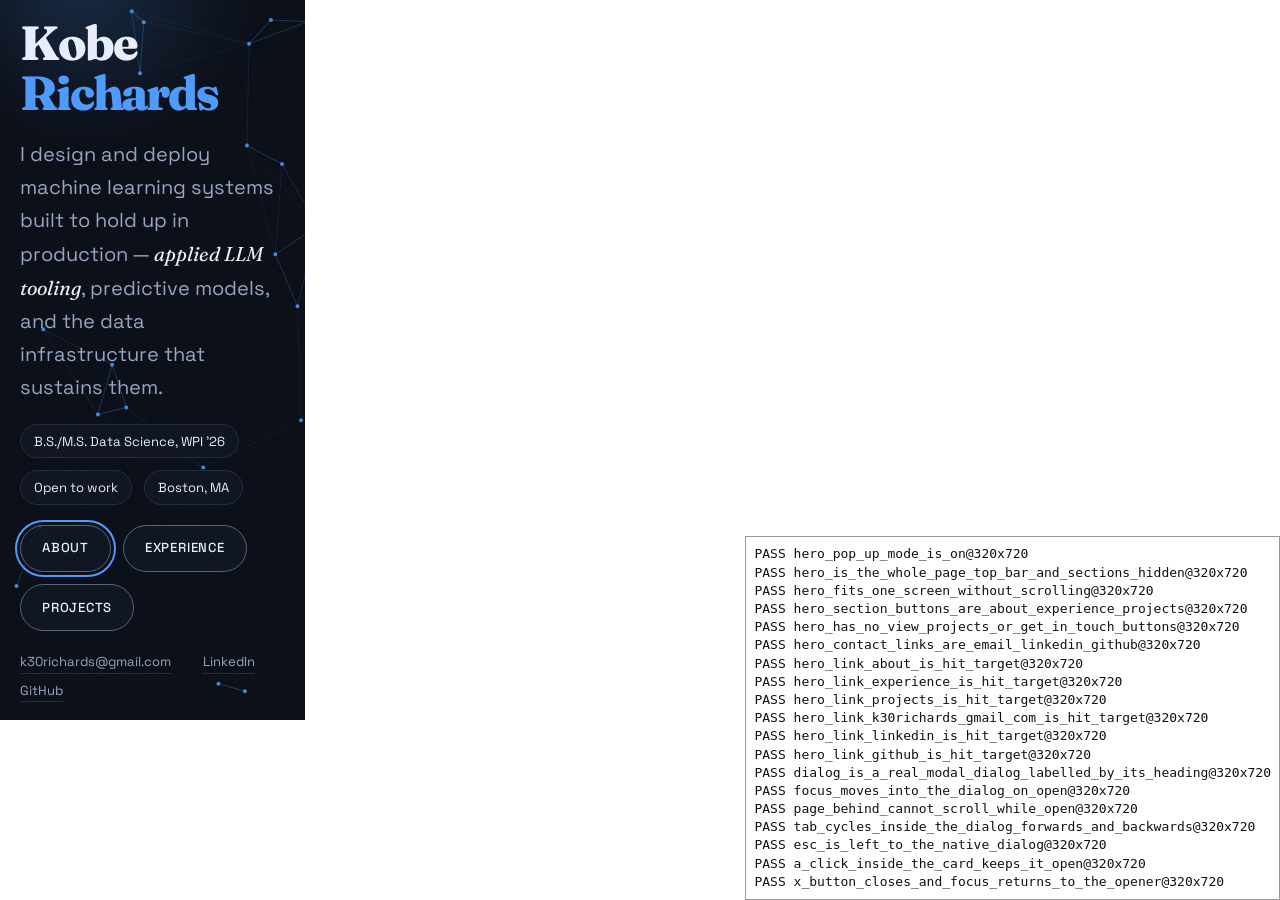
==== tests/popups.html @ d7c88728 "Labelled paragraphs, "where" in the overview, and a drawn visual for each project Each role and proj" ====
<!doctype html>
<html lang="en">
<head>
<meta charset="utf-8">
<meta name="viewport" content="width=device-width, initial-scale=1">
<title>Section pop-up tests</title>
<!--
  Acceptance tests for the Section pop-ups: the Hero is the whole page, its
  Section buttons open About, Experience and Projects as a dialog, and the
  dialog is keyboard- and screen-reader-friendly.

  Dependency-free: open this page in a browser that is VISIBLE on screen,
  served over HTTP from the repo root, e.g.
      python -m http.server 8792 --bind 127.0.0.1
      http://127.0.0.1:8792/tests/popups.html
  Add ?post=1 to also POST the results as JSON to /__results when finished.

  The page loads ../index.html into one iframe per viewport and drives it
  with real DOM calls (clicks, key events, focus). Results go to #results
  (one PASS / FAIL line per test, then a SUMMARY line), to
  window.__testResults, and document.title becomes DONE.

  Two things a script cannot do, so they are checked by their cause instead:
    - Esc: a page cannot press the real key, so the test checks the dialog is
      opened with showModal() (which makes Esc close it natively), that the
      page's own key handling never cancels Escape, and that closing by any
      route (the "close" event) restores focus and scrolling.
    - Reduced motion: the OS setting cannot be toggled here, so the test
      checks the stylesheet carries the reduce rule that zeroes animations.
-->
<style>
  :root { color-scheme: light dark; }
  body { margin: 0; font: 13px/1.4 ui-monospace, Consolas, monospace; background: #fff; color: #111; }
  #stage { position: fixed; top: 0; left: 0; z-index: 0; }
  #stage iframe { border: 0; display: block; background: #fff; }
  #results {
    position: fixed; right: 0; bottom: 0; z-index: 1; margin: 0;
    max-width: 60vw; max-height: 45vh; overflow: auto; padding: 8px;
    background: rgba(255,255,255,.92); color: #111; border: 1px solid #999;
    white-space: pre-wrap;
  }
</style>
</head>
<body>
<div id="stage"></div>
<pre id="results"></pre>
<script>
(async function () {
  'use strict';

  const results = { passed: 0, failed: 0, skipped: 0, lines: [] };
  window.__testResults = results;
  const out = document.getElementById('results');
  function record(line) { results.lines.push(line); out.textContent += line + '\n'; }
  function pass(name) { results.passed++; record('PASS ' + name); }
  function fail(name, why) { results.failed++; record('FAIL ' + name + ': ' + why); }

  // A check returns nothing (or null) to pass, or a string saying why not.
  async function check(name, fn) {
    try {
      const why = await fn();
      if (why) fail(name, why); else pass(name);
    } catch (e) {
      fail(name, 'error: ' + (e && e.stack || e));
    }
  }

  const sleep = ms => new Promise(r => setTimeout(r, ms));
  async function settle() { await sleep(50); await sleep(50); }
  const norm = s => (s || '').replace(/\s+/g, ' ').trim();
  const DASH = '–';

  const stage = document.getElementById('stage');

  async function openFrame(w, h, opts) {
    opts = opts || {};
    stage.textContent = '';
    const frame = document.createElement('iframe');
    frame.style.width = w + 'px';
    frame.style.height = h + 'px';
    // Scripts off, same origin: what a visitor with JavaScript disabled gets.
    if (opts.noscript) frame.setAttribute('sandbox', 'allow-same-origin');
    const loaded = new Promise(r => frame.addEventListener('load', r, { once: true }));
    frame.src = '../index.html' + (opts.hash || '');
    stage.appendChild(frame);
    await loaded;
    await frame.contentDocument.fonts.ready;
    await sleep(opts.hash ? 500 : 0);
    await settle();
    return { frame, win: frame.contentWindow, doc: frame.contentDocument, W: w, H: h, label: w + 'x' + h };
  }

  const q = (ctx, sel) => ctx.doc.querySelector(sel);
  const qa = (ctx, sel) => Array.from(ctx.doc.querySelectorAll(sel));
  const dlg = ctx => q(ctx, 'dialog.popup');
  const heroLink = (ctx, name) => qa(ctx, '.hero-sections a').find(a => norm(a.textContent) === name);
  const heading = ctx => norm(q(ctx, '#popup-title').textContent);
  const visible = el => !!el && !el.hidden && el.getClientRects().length > 0;
  const step = (ctx, which) => qa(ctx, '.popup-step')[which === 'prev' ? 0 : 1];
  const shown = ctx => qa(ctx, '.popup-tabpanel').find(visible);
  // The dialog holds every Section's page (two hidden); these see the open one.
  const openTabs = ctx => qa(ctx, '.popup-page:not([hidden]) [role="tab"]');

  async function open(ctx, name) { heroLink(ctx, name).click(); await sleep(450); }
  async function closeByButton(ctx) { q(ctx, '.popup-close').click(); await settle(); }
  function key(ctx, target, k, extra) {
    const e = new ctx.win.KeyboardEvent('keydown', Object.assign({ key: k, bubbles: true, cancelable: true }, extra));
    target.dispatchEvent(e);
    return e;
  }

  function describeEl(el) {
    if (!el) return 'null';
    let s = el.tagName + (el.id ? '#' + el.id : '');
    if (el.className && typeof el.className === 'string') s += '.' + el.className.trim().split(/\s+/).join('.');
    return s;
  }

  function hitTarget(ctx, a) {
    const r = a.getBoundingClientRect();
    const x = r.left + r.width / 2, y = r.top + r.height / 2;
    if (x < 0 || y < 0 || x > ctx.W || y > ctx.H) return 'centre (' + x.toFixed(1) + ', ' + y.toFixed(1) + ') is off screen';
    const hit = ctx.doc.elementFromPoint(x, y);
    return hit === a || a.contains(hit) ? null :
      'elementFromPoint(' + x.toFixed(1) + ', ' + y.toFixed(1) + ') is ' + describeEl(hit) + ', not the link';
  }

  // A role or project is a bold one-sentence overview that says where the work
  // happened, then labelled paragraphs with one figure just before the result.
  const EXPERIENCE_LABELS = ['The problem', 'The approach', 'What I built', 'The result'];
  const PROJECT_LABELS = ['The problem', 'The solution', 'My part', 'The result'];
  const wordCount = n => norm(n.textContent).split(' ').length;

  function structureProblem(ctx, panel, labels) {
    const box = panel.querySelector('.role-text, .card-text');
    if (!box) return 'no description';
    const kids = Array.from(box.children);
    const overview = kids[0];
    if (!overview || overview.tagName !== 'P') return 'the description does not start with a paragraph';
    const strong = overview.querySelector('strong');
    if (!strong || norm(strong.textContent) !== norm(overview.textContent)) return 'the first paragraph is not entirely bold';
    const sentences = (norm(overview.textContent).match(/[.!?](\s|$)/g) || []).length;
    if (sentences !== 1) return 'the overview is ' + sentences + ' sentences long';
    if (wordCount(overview) > 48) return 'the overview is ' + wordCount(overview) + ' words';
    const rest = kids.slice(1);
    const paras = rest.filter(k => k.tagName === 'P');
    const figs = rest.filter(k => k.tagName === 'FIGURE');
    if (rest.length !== paras.length + figs.length) return 'the description holds something other than paragraphs and one figure';
    const got = paras.map(p => norm((p.querySelector('.para-label') || { textContent: '' }).textContent));
    if (JSON.stringify(got) !== JSON.stringify(labels)) return 'paragraph labels are ' + JSON.stringify(got);
    if (figs.length !== 1) return 'found ' + figs.length + ' figures, expected 1';
    if (rest[rest.length - 2] !== figs[0]) return 'the figure is not just before the result';
    const weight = n => parseInt(ctx.win.getComputedStyle(n).fontWeight, 10);
    if (weight(strong) < 600) return 'the overview renders at weight ' + weight(strong);
    for (const p of paras) {
      const label = p.querySelector('.para-label');
      const name = norm(label.textContent);
      if (ctx.win.getComputedStyle(label).display !== 'block') return '"' + name + '" label is not on its own line';
      if (ctx.win.getComputedStyle(label).textTransform !== 'uppercase') return '"' + name + '" label is not set in capitals';
      if (weight(p) > 500) return '"' + name + '" paragraph renders bold';
      if (p.querySelector('strong, b')) return '"' + name + '" paragraph has bold text in it';
      const n = wordCount(p);
      if (n < 20 || n > 95) return '"' + name + '" paragraph is ' + n + ' words';
    }
  }

  // A figure: captioned, inside its panel, and either a labelled SVG whose
  // smallest text stays readable once scaled, or real tables with captions.
  function figureProblem(ctx, panel, kind, words) {
    const f = panel.querySelector('figure.viz');
    if (!f) return 'no figure';
    if (f.querySelector('img')) return 'the figure is a picture, not drawn from the data';
    const cap = f.querySelector('figcaption');
    if (!cap || norm(cap.textContent).length < 25) return 'the figure has no caption';
    const fr = f.getBoundingClientRect(), pr = (panel.closest('.popup-body') || panel).getBoundingClientRect();
    if (fr.right > pr.right + 1 || fr.left < pr.left - 1) return 'the figure sticks out of the pop-up';
    if (f.scrollWidth > f.clientWidth + 1) return 'the figure\'s content is wider than the figure';
    const text = norm(f.textContent);
    for (const w of words) if (!text.includes(w)) return 'the figure does not say "' + w + '"';
    if (kind === 'svg') {
      const svg = f.querySelector('svg');
      if (!svg || svg.getAttribute('role') !== 'img') return 'no SVG with role="img"';
      if ((svg.getAttribute('aria-label') || '').length < 60) return 'the SVG has no real text alternative';
      const scale = svg.getBoundingClientRect().width / svg.viewBox.baseVal.width;
      const leaves = Array.from(svg.querySelectorAll('text')).flatMap(t => t.children.length ? Array.from(t.children) : [t]);
      const smallest = Math.min(...leaves.map(t => parseFloat(ctx.win.getComputedStyle(t).fontSize) * scale));
      if (smallest < 9) return 'the smallest diagram text renders at ' + smallest.toFixed(1) + 'px';
    } else {
      const tables = Array.from(f.querySelectorAll('table'));
      if (!tables.length) return 'no table';
      for (const t of tables) if (!t.querySelector('caption') || !t.querySelector('th')) return 'a chart table has no caption or headers';
    }
  }
  const skillsOf = panel => Array.from(panel.querySelectorAll('.tags li')).map(li => norm(li.textContent));
  // Skills are in priority order, but none is drawn differently from the others.
  function sameLookProblem(ctx, panel) {
    const lis = Array.from(panel.querySelectorAll('.tags li'));
    if (lis.length < 4) return 'fewer than four skills';
    const look = li => { const s = ctx.win.getComputedStyle(li); return s.color + '|' + s.borderTopColor + '|' + s.backgroundColor + '|' + s.fontWeight; };
    const first = look(lis[0]);
    const odd = lis.findIndex(li => look(li) !== first);
    if (odd >= 0) return 'skill ' + (odd + 1) + ' (' + norm(lis[odd].textContent) + ') is drawn differently from the first';
  }

  // The focusable controls inside the dialog, in order: what Tab visits.
  function stops(ctx) {
    return qa(ctx, 'dialog.popup a[href], dialog.popup button, dialog.popup [tabindex]')
      .filter(n => n.tabIndex >= 0 && !n.disabled && n.getClientRects().length);
  }

  /* ---- the Hero, with the dialog closed ---------------------------------- */

  async function heroTests(ctx) {
    const at = '@' + ctx.label;

    await check('hero_pop_up_mode_is_on' + at, () =>
      ctx.doc.documentElement.classList.contains('popups') ? null : 'html has no .popups class');

    await check('hero_is_the_whole_page_top_bar_and_sections_hidden' + at, () => {
      const hiddenAll = sel => qa(ctx, sel).every(e => ctx.win.getComputedStyle(e).display === 'none');
      if (!qa(ctx, '.section').length) return 'no .section in index.html to hide';
      if (!hiddenAll('.topbar')) return 'the top bar is visible';
      if (!hiddenAll('.section')) return 'a Section is visible under the Hero';
    });

    await check('hero_fits_one_screen_without_scrolling' + at, () => {
      const h = ctx.doc.documentElement.scrollHeight;
      return h <= ctx.H + 1 ? null : 'page is ' + h + 'px tall in a ' + ctx.H + 'px window';
    });

    await check('hero_section_buttons_are_about_experience_projects' + at, () => {
      const names = qa(ctx, '.hero-sections a').map(a => norm(a.textContent));
      return JSON.stringify(names) === JSON.stringify(['About', 'Experience', 'Projects']) ? null :
        'buttons are ' + JSON.stringify(names);
    });

    await check('hero_has_no_view_projects_or_get_in_touch_buttons' + at, () => {
      const t = norm(q(ctx, '#top').textContent);
      return /view projects|get in touch/i.test(t) ? 'Hero still says: ' + t.match(/view projects|get in touch/i)[0] : null;
    });

    await check('hero_contact_links_are_email_linkedin_github' + at, () => {
      const hrefs = qa(ctx, '.hero-contact a').map(a => a.getAttribute('href'));
      const want = ['mailto:k30richards@gmail.com', 'https://www.linkedin.com/in/kdrichards30', 'https://github.com/k30richards'];
      return JSON.stringify(hrefs) === JSON.stringify(want) ? null : 'contact links are ' + JSON.stringify(hrefs);
    });

    for (const a of qa(ctx, '.hero-sections a, .hero-contact a')) {
      await check('hero_link_' + norm(a.textContent).toLowerCase().replace(/[^a-z0-9]+/g, '_') + '_is_hit_target' + at,
        () => hitTarget(ctx, a));
    }
  }

  /* ---- the dialog: semantics, focus, closing ------------------------------ */

  async function dialogTests(ctx) {
    const at = '@' + ctx.label;
    const opener = heroLink(ctx, 'About');
    await open(ctx, 'About');

    await check('dialog_is_a_real_modal_dialog_labelled_by_its_heading' + at, () => {
      const d = dlg(ctx);
      if (!d) return 'no <dialog class="popup">';
      if (!d.open) return 'dialog is not open after clicking About';
      if (!d.matches(':modal')) return 'not opened with showModal()';
      if (d.getAttribute('aria-modal') !== 'true') return 'aria-modal is not "true"';
      const h = ctx.doc.getElementById(d.getAttribute('aria-labelledby') || '');
      if (!h || h.tagName !== 'H2') return 'aria-labelledby does not point at an <h2>';
      if (heading(ctx) !== '01 About') return 'heading reads ' + JSON.stringify(heading(ctx));
    });

    await check('focus_moves_into_the_dialog_on_open' + at, () => {
      const a = ctx.doc.activeElement;
      return a && a.id === 'popup-title' ? null : 'focus is on ' + describeEl(a) + ', not the dialog heading';
    });

    await check('page_behind_cannot_scroll_while_open' + at, () => {
      const root = ctx.doc.documentElement;
      if (!root.classList.contains('popup-open')) return 'html has no .popup-open';
      return ctx.win.getComputedStyle(root).overflow === 'hidden' ? null : 'html overflow is ' + ctx.win.getComputedStyle(root).overflow;
    });

    await check('tab_cycles_inside_the_dialog_forwards_and_backwards' + at, () => {
      const list = stops(ctx);
      if (list.length < 2) return 'fewer than two focusable controls: ' + list.length;
      const first = list[0], last = list[list.length - 1];
      last.focus();
      const fwd = key(ctx, last, 'Tab');
      if (!fwd.defaultPrevented || ctx.doc.activeElement !== first)
        return 'Tab from the last control (' + describeEl(last) + ') did not wrap to ' + describeEl(first);
      const back = key(ctx, first, 'Tab', { shiftKey: true });
      if (!back.defaultPrevented || ctx.doc.activeElement !== last)
        return 'Shift+Tab from the first control did not wrap to ' + describeEl(last);
    });

    await check('esc_is_left_to_the_native_dialog' + at, () => {
      const e = key(ctx, ctx.doc.activeElement || dlg(ctx), 'Escape');
      if (e.defaultPrevented) return 'the page cancels the Escape key';
      return dlg(ctx).matches(':modal') ? null : 'dialog is not modal, so Esc would not close it';
    });

    await check('a_click_inside_the_card_keeps_it_open' + at, async () => {
      const card = q(ctx, '.popup-card');
      card.dispatchEvent(new ctx.win.PointerEvent('pointerdown', { bubbles: true }));
      card.dispatchEvent(new ctx.win.MouseEvent('click', { bubbles: true }));
      await settle();
      return dlg(ctx).open ? null : 'dialog closed on a click inside the card';
    });

    await check('x_button_closes_and_focus_returns_to_the_opener' + at, async () => {
      if (!q(ctx, '.popup-close').getAttribute('aria-label')) return 'the X button has no accessible name';
      await closeByButton(ctx);
      if (dlg(ctx).open) return 'dialog still open after X';
      if (ctx.doc.documentElement.classList.contains('popup-open')) return 'html still has .popup-open';
      return ctx.doc.activeElement === opener ? null : 'focus is on ' + describeEl(ctx.doc.activeElement) + ', not the About button';
    });

    await open(ctx, 'About');
    await check('click_on_the_dimmed_page_closes_and_focus_returns' + at, async () => {
      const d = dlg(ctx);
      d.dispatchEvent(new ctx.win.PointerEvent('pointerdown', { bubbles: true }));
      d.dispatchEvent(new ctx.win.MouseEvent('click', { bubbles: true }));
      await settle();
      if (d.open) return 'dialog still open after clicking the dimmed page';
      return ctx.doc.activeElement === opener ? null : 'focus is on ' + describeEl(ctx.doc.activeElement);
    });

    await open(ctx, 'About');
    await check('closing_the_way_esc_does_restores_focus_and_scrolling' + at, async () => {
      dlg(ctx).close();          // what the browser does for Esc
      await settle();
      if (ctx.doc.documentElement.classList.contains('popup-open')) return 'html still has .popup-open';
      return ctx.doc.activeElement === opener ? null : 'focus is on ' + describeEl(ctx.doc.activeElement);
    });
  }

  /* ---- Previous and Next --------------------------------------------------- */

  async function stepTests(ctx) {
    const at = '@' + ctx.label;
    await open(ctx, 'About');
    const label = which => step(ctx, which).getAttribute('aria-label');
    const live = () => norm(q(ctx, 'dialog.popup [aria-live]').textContent);

    await check('about_has_next_but_no_previous' + at, () => {
      if (visible(step(ctx, 'prev'))) return 'About shows a Previous button';
      return visible(step(ctx, 'next')) && label('next') === 'Next: Experience' ? null :
        'Next is ' + (visible(step(ctx, 'next')) ? JSON.stringify(label('next')) : 'missing');
    });

    step(ctx, 'next').click(); await settle();
    await check('next_goes_to_experience_with_both_arrows' + at, () => {
      if (heading(ctx) !== '02 Experience') return 'heading reads ' + JSON.stringify(heading(ctx));
      if (label('prev') !== 'Previous: About' || label('next') !== 'Next: Projects')
        return 'labels are ' + JSON.stringify([label('prev'), label('next')]);
      if (!visible(step(ctx, 'prev')) || !visible(step(ctx, 'next'))) return 'an arrow is hidden mid-way';
      if (!/Experience, 2 of 3/.test(live())) return 'live region says ' + JSON.stringify(live());
    });

    step(ctx, 'next').click(); await settle();
    await check('projects_has_previous_but_no_next_and_focus_stays_in_the_dialog' + at, () => {
      if (heading(ctx) !== '03 Projects') return 'heading reads ' + JSON.stringify(heading(ctx));
      if (visible(step(ctx, 'next'))) return 'Projects shows a Next button (it must not wrap)';
      if (label('prev') !== 'Previous: Experience') return 'Previous is ' + JSON.stringify(label('prev'));
      const a = ctx.doc.activeElement;
      return a === step(ctx, 'prev') ? null : 'focus is on ' + describeEl(a) + ', not the Previous button';
    });

    step(ctx, 'prev').click(); await settle();
    step(ctx, 'prev').click(); await settle();
    await check('previous_walks_back_to_about' + at, () => {
      if (heading(ctx) !== '01 About') return 'heading reads ' + JSON.stringify(heading(ctx));
      return ctx.doc.activeElement === step(ctx, 'next') ? null : 'focus is on ' + describeEl(ctx.doc.activeElement);
    });

    await closeByButton(ctx);
  }

  /* ---- About ---------------------------------------------------------------- */

  async function aboutTests(ctx) {
    const at = '@' + ctx.label;
    await open(ctx, 'About');

    await check('about_bio_is_three_paragraphs_in_one_font_size' + at, () => {
      const ps = qa(ctx, '.popup-bio p');
      if (ps.length !== 3) return 'found ' + ps.length + ' bio paragraphs';
      const look = p => { const s = ctx.win.getComputedStyle(p); return s.fontSize + ' ' + s.fontFamily; };
      const sizes = ps.map(look);
      return sizes.every(s => s === sizes[0]) ? null : 'paragraphs differ: ' + JSON.stringify(sizes);
    });

    await check('about_quick_facts_are_based_in_education_status_seeking' + at, () => {
      const labels = qa(ctx, '.popup-fact-label').map(e => norm(e.textContent).toLowerCase());
      return JSON.stringify(labels) === JSON.stringify(['based in', 'education', 'status', 'seeking']) ? null :
        'facts are ' + JSON.stringify(labels);
    });

    await check('about_seeking_spans_the_full_row' + at, () => {
      const row = q(ctx, '.popup-facts').getBoundingClientRect().width;
      const seeking = qa(ctx, '.popup-fact').find(f => /seeking/i.test(f.textContent)).getBoundingClientRect().width;
      return Math.abs(row - seeking) <= 1 ? null : 'Seeking is ' + seeking.toFixed(0) + 'px in a ' + row.toFixed(0) + 'px row';
    });

    await check('about_toolkit_has_four_groups' + at, () => {
      const n = qa(ctx, 'dialog.popup .toolkit-group').length;
      return n === 4 ? null : 'found ' + n + ' Toolkit groups';
    });

    await closeByButton(ctx);
  }

  /* ---- Experience and Projects: tabs ----------------------------------------- */

  async function tabsA11yAndKeys(ctx, sectionName, expectedTabs) {
    const at = '@' + ctx.label, s = sectionName.toLowerCase();
    const tabs = openTabs(ctx);

    await check(s + '_tabs_follow_the_aria_tabs_pattern' + at, () => {
      const list = q(ctx, '.popup-page:not([hidden]) [role="tablist"]');
      if (!list || !list.getAttribute('aria-label')) return 'no labelled tablist';
      if (tabs.length !== expectedTabs) return 'found ' + tabs.length + ' tabs, expected ' + expectedTabs;
      for (const t of tabs) {
        const p = ctx.doc.getElementById(t.getAttribute('aria-controls') || '');
        if (!p || p.getAttribute('role') !== 'tabpanel' || p.getAttribute('aria-labelledby') !== t.id)
          return 'tab "' + norm(t.textContent) + '" is not linked to a tabpanel';
      }
      const selected = tabs.filter(t => t.getAttribute('aria-selected') === 'true');
      if (selected.length !== 1) return selected.length + ' tabs are selected';
      const tabbable = tabs.filter(t => t.tabIndex === 0);
      return tabbable.length === 1 && tabbable[0] === selected[0] ? null : 'only the selected tab should be in Tab order';
    });

    await check(s + '_arrow_keys_home_and_end_move_between_tabs' + at, () => {
      tabs[0].focus();
      key(ctx, tabs[0], 'ArrowRight');
      if (ctx.doc.activeElement !== tabs[1] || tabs[1].getAttribute('aria-selected') !== 'true') return 'ArrowRight did not select tab 2';
      key(ctx, tabs[1], 'End');
      const last = tabs[tabs.length - 1];
      if (ctx.doc.activeElement !== last || last.getAttribute('aria-selected') !== 'true') return 'End did not select the last tab';
      key(ctx, last, 'Home');
      if (ctx.doc.activeElement !== tabs[0] || tabs[0].getAttribute('aria-selected') !== 'true') return 'Home did not select the first tab';
    });

    await check(s + '_tab_dates_line_up_along_the_bottom' + at, () => {
      const rows = {};
      for (const t of tabs) (rows[Math.round(t.getBoundingClientRect().top)] = rows[Math.round(t.getBoundingClientRect().top)] || []).push(t);
      for (const row of Object.values(rows)) {
        const bottoms = row.map(t => Math.round(t.querySelector('.popup-tab-when').getBoundingClientRect().bottom));
        if (!bottoms.every(b => Math.abs(b - bottoms[0]) <= 1)) return 'dates sit at ' + JSON.stringify(bottoms);
      }
    });
  }

  async function experienceTests(ctx) {
    const at = '@' + ctx.label;
    await open(ctx, 'Experience');
    const tabs = openTabs(ctx);
    const tabText = t => ({ name: norm(t.querySelector('.popup-tab-name').textContent), when: norm(t.querySelector('.popup-tab-when').textContent) });

    await check('experience_tabs_show_employer_and_full_dates' + at, () => {
      const got = tabs.map(t => tabText(t));
      const want = [
        { name: 'Locust Walk', when: 'Jun 2026 ' + DASH + ' Aug 2026' },
        { name: 'Worcester Polytechnic Institute', when: 'May 2024 ' + DASH + ' Aug 2024' }
      ];
      return JSON.stringify(got) === JSON.stringify(want) ? null : 'tabs are ' + JSON.stringify(got);
    });

    await check('experience_panel_has_only_title_description_and_skills' + at, () => {
      for (let i = 0; i < tabs.length; i++) {
        tabs[i].click();
        const p = shown(ctx), t = norm(p.textContent);
        if (!p.querySelector('.popup-tabpanel-title')) return 'tab ' + (i + 1) + ' has no role title';
        if (!p.querySelector('.role-text')) return 'tab ' + (i + 1) + ' has no description';
        if (!p.querySelector('.tags li')) return 'tab ' + (i + 1) + ' lists no skills';
        if (/\b(19|20)\d\d\b/.test(t)) return 'tab ' + (i + 1) + ' repeats a date: ' + t.match(/\b(19|20)\d\d\b/)[0];
        if (/Boston, MA|Worcester, MA/.test(t)) return 'tab ' + (i + 1) + ' shows a location line';
      }
    });

    await check('experience_roles_are_ai_intern_and_research_associate' + at, () => {
      tabs[0].click(); const a = norm(shown(ctx).querySelector('.popup-tabpanel-title').textContent);
      tabs[1].click(); const b = norm(shown(ctx).querySelector('.popup-tabpanel-title').textContent);
      return a === 'AI Intern' && b === 'Research Associate' ? null : 'titles are ' + JSON.stringify([a, b]);
    });

    await check('experience_descriptions_name_the_technical_work' + at, () => {
      tabs[0].click(); const a = norm(shown(ctx).textContent);
      tabs[1].click(); const b = norm(shown(ctx).textContent);
      for (const w of ['Claude API', 'whitelist', 'Apollo']) if (!a.includes(w)) return 'Locust Walk text lacks "' + w + '"';
      for (const w of ['Chain of Thought', '1,091', 'F1']) if (!b.includes(w)) return 'WPI text lacks "' + w + '"';
    });

    await check('experience_text_is_a_bold_overview_then_four_labelled_paragraphs_and_a_figure' + at, () => {
      for (let i = 0; i < tabs.length; i++) {
        tabs[i].click();
        const why = structureProblem(ctx, shown(ctx), EXPERIENCE_LABELS);
        if (why) return 'tab ' + (i + 1) + ': ' + why;
      }
    });

    await check('experience_overview_says_where_the_work_happened' + at, () => {
      tabs[0].click(); const a = norm(shown(ctx).querySelector('.role-text > p.overview').textContent);
      tabs[1].click(); const b = norm(shown(ctx).querySelector('.role-text > p.overview').textContent);
      if (!/Locust Walk, a biopharma advisory firm in Boston/.test(a)) return 'Locust Walk overview does not say where: ' + a.slice(0, 80);
      if (!/WPI.s NSF REU program/.test(b)) return 'WPI overview does not say where: ' + b.slice(0, 80);
    });

    await check('experience_text_says_only_what_is_accurate' + at, () => {
      tabs[0].click(); const a = norm(shown(ctx).textContent);
      tabs[1].click(); const b = norm(shown(ctx).textContent);
      if (!/ETL scripts/.test(a)) return 'Locust Walk text does not mention the ETL scripts';
      if (/(load|loads|loaded)\s+(straight|directly)\s+into/i.test(a)) return 'Locust Walk text says the output loaded straight into the CRM';
      if (!/without creating duplicates/i.test(a)) return 'Locust Walk text does not say the ETL avoids duplicates';
      if (!/80-image sample, 20 per stage/.test(b)) return 'WPI text does not describe the 80-image sample';
      if (!/two images per stage, one that clearly matched its stage and one an observer could easily mislabel/.test(b)) return 'WPI text does not describe the two images per stage';
      if (!/ten times/.test(b)) return 'WPI text does not say each prompt ran ten times';
      if (/(all|each of the|every one of the) 1,091/i.test(b)) return 'WPI text claims all 1,091 images were run';
    });

    await check('locust_walk_figure_is_the_pipeline_flow_diagram' + at, () => {
      tabs[0].click();
      return figureProblem(ctx, shown(ctx), 'svg',
        ['Company list', 'Find leadership and board pages', 'Jina', 'Playwright', 'Claude API', 'title whitelist', 'Apollo', 'ETL scripts', 'CRM']);
    });

    await check('wpi_figure_is_the_repeat_run_heatmap_from_the_real_data' + at, () => {
      tabs[1].click();
      const why = figureProblem(ctx, shown(ctx), 'table', ['Stage 1', 'Stage 4', 'Chain of Thought', 'Few-Shot']);
      if (why) return why;
      const rows = Array.from(shown(ctx).querySelectorAll('.heat tbody tr'));
      if (rows.length !== 6) return 'found ' + rows.length + ' strategy rows';
      const grid = rows.map(r => Array.from(r.querySelectorAll('td')).map(td => parseInt(td.textContent, 10)));
      if (grid.some(r => r.length !== 8 || r.some(n => !(n >= 0 && n <= 10)))) return 'each row needs 8 counts between 0 and 10';
      const want = { 'Chain of Thought': 64, 'CO-STAR': 58, 'Zero-Shot': 58, 'Tree of Thought': 56, 'TIDD-EC': 48, 'Few-Shot': 57 };
      for (const r of rows) {
        const name = norm(r.querySelector('th').textContent);
        const total = Array.from(r.querySelectorAll('td')).reduce((a, td) => a + parseInt(td.textContent, 10), 0);
        if (want[name] !== total) return name + ' totals ' + total + ' of 80 correct runs, expected ' + want[name];
      }
      if (!grid.every(r => r[3] === 0)) return 'image 2B should be 0 of 10 for every strategy';
    });

    await check('experience_skills_are_listed_in_priority_order_and_all_look_the_same' + at, () => {
      const want = [
        ['Python', 'LLMs & AI Tooling', 'ETL', 'API Integration', 'Workflow Automation', 'CRM Systems', 'Technology Evaluation'],
        ['Prompt Engineering', 'Applied AI Research', 'Medical Image Analysis', 'Python']
      ];
      for (let i = 0; i < tabs.length; i++) {
        tabs[i].click();
        const got = skillsOf(shown(ctx));
        if (JSON.stringify(got) !== JSON.stringify(want[i])) return 'tab ' + (i + 1) + ' skills are ' + JSON.stringify(got);
        const why = sameLookProblem(ctx, shown(ctx));
        if (why) return 'tab ' + (i + 1) + ': ' + why;
      }
    });

    tabs[0].click();
    await tabsA11yAndKeys(ctx, 'Experience', 2);
    await closeByButton(ctx);
  }

  async function projectsTests(ctx) {
    const at = '@' + ctx.label;
    await open(ctx, 'Projects');
    const tabs = openTabs(ctx);
    const tabText = t => ({ name: norm(t.querySelector('.popup-tab-name').textContent), when: norm(t.querySelector('.popup-tab-when').textContent) });

    await check('projects_tabs_are_the_project_titles_with_full_dates' + at, () => {
      const got = tabs.map(t => tabText(t));
      const want = [
        { name: 'Unified Compensation Modeling Engine', when: 'Jan 2026 ' + DASH + ' May 2026' },
        { name: 'Edge-Based Smart Lock System', when: 'Jan 2025 ' + DASH + ' May 2025' },
        { name: 'Multimodal Stock Movement Prediction', when: 'Jan 2025 ' + DASH + ' May 2025' }
      ];
      return JSON.stringify(got) === JSON.stringify(want) ? null : 'tabs are ' + JSON.stringify(got);
    });

    await check('projects_have_no_topic_filter_chips' + at, () => {
      const chips = qa(ctx, '.popup-chip, [aria-pressed], .popup-filters');
      return chips.length ? 'found ' + chips.length + ' filter control(s)' : null;
    });

    await check('projects_panel_is_description_and_skills_without_the_title_again' + at, () => {
      for (let i = 0; i < tabs.length; i++) {
        tabs[i].click();
        const p = shown(ctx), t = norm(p.textContent);
        if (!p.querySelector('.card-text')) return 'tab ' + (i + 1) + ' has no description';
        if (!p.querySelector('.tags li')) return 'tab ' + (i + 1) + ' lists no skills';
        if (p.querySelector('h3, .popup-tabpanel-title')) return 'tab ' + (i + 1) + ' repeats the project title as a heading';
        if (t.includes(tabText(tabs[i]).name)) return 'tab ' + (i + 1) + ' repeats the project title';
        if (/\b(19|20)\d\d\b/.test(t)) return 'tab ' + (i + 1) + ' repeats a date';
      }
    });

    await check('projects_source_links_are_kept_for_smart_lock_and_stock' + at, () => {
      tabs[1].click();
      const lock = shown(ctx).querySelector('a[href="https://github.com/TC4451/Wake_word_sign_digits"]');
      tabs[2].click();
      const stock = shown(ctx).querySelector('a[href="https://github.com/atiwari18/BuffERT"]');
      return lock && stock ? null : 'missing Source link: ' + (lock ? '' : 'Smart Lock ') + (stock ? '' : 'Stock');
    });

    await check('projects_descriptions_state_their_numbers_honestly' + at, () => {
      tabs[0].click(); const comp = norm(shown(ctx).textContent);
      tabs[1].click(); const lock = norm(shown(ctx).textContent);
      tabs[2].click(); const stock = norm(shown(ctx).textContent);
      if (!/star schema/i.test(comp) || !/expects to save over 300 hours/.test(comp))
        return 'compensation text must name the star schema and say the team "expects to save over 300 hours"';
      if (/\bsaved\b[^.]*300/.test(comp)) return 'compensation text claims 300 hours were saved';
      if (!lock.includes('79 KB to 25 KB') || !lock.includes('108 to 36 microseconds') || !lock.includes('96.1% to 98.3%'))
        return 'smart lock text lacks the 79 KB to 25 KB / 108 to 36 microseconds / 96.1% to 98.3% figures';
      if (/115/.test(lock)) return 'smart lock text quotes the baseline 115 mW next to the quantized model';
      if (!stock.includes('FinBERT') || !stock.includes('25 days')) return 'stock text must name FinBERT and the 25-day data limit';
    });

    await check('projects_text_is_a_bold_overview_then_four_labelled_paragraphs_and_a_figure' + at, () => {
      for (let i = 0; i < tabs.length; i++) {
        tabs[i].click();
        const why = structureProblem(ctx, shown(ctx), PROJECT_LABELS);
        if (why) return 'tab ' + (i + 1) + ': ' + why;
      }
    });

    await check('projects_overview_says_where_the_work_happened' + at, () => {
      const want = [/For my graduate capstone at WPI, sponsored by a medical device company/,
                    /In a WPI embedded machine learning course/, /In a WPI deep learning course/];
      for (let i = 0; i < tabs.length; i++) {
        tabs[i].click();
        const o = norm(shown(ctx).querySelector('.card-text > p.overview').textContent);
        if (!want[i].test(o)) return 'tab ' + (i + 1) + ' overview does not say where: ' + o.slice(0, 80);
      }
    });

    await check('projects_text_claims_only_what_was_mine' + at, () => {
      tabs[0].click(); const comp = norm(shown(ctx).textContent);
      tabs[1].click(); const lock = norm(shown(ctx).textContent);
      tabs[2].click(); const stock = norm(shown(ctx).textContent);
      if (!/I designed and built the Tableau dashboards/.test(comp)) return 'compensation text does not claim the Tableau dashboards';
      if (!/My teammates built the Streamlit app/.test(comp)) return 'compensation text does not credit teammates with the Streamlit app';
      if (/\bI\b[^.]*\b(built|designed|created|wrote)\b[^.]*Streamlit/.test(comp)) return 'compensation text claims the Streamlit app';
      if (/\bI\b[^.]*\b(designed|built|created|wrote)\b[^.]*(data model|star schema|calculation engine|stored procedure)/.test(comp)) return 'compensation text claims the shared data model or engine';
      if (!/joint effort across all four of us/.test(comp)) return 'compensation text does not say the data model and engine were a joint effort';
      if (!/I compressed the wake word model/.test(lock) || !/Teammates trained the models and wrote the Pi software/.test(lock)) return 'smart lock text does not split the team work from the compression';
      if (/\bI\b[^.]*\b(trained|wrote the Pi software|binarized)/.test(lock)) return 'smart lock text claims work that was a teammate\'s';
      if (!/teammates built and tuned the FinBERT sentiment models/.test(stock)) return 'stock text does not credit teammates with the FinBERT models';
      for (const w of ['15 S&P 500 stocks', 'BiLSTM', 'multi-task transformer', 'dual-stream transformer', 'autoencoder', 'focal loss'])
        if (!stock.includes(w)) return 'stock text lacks "' + w + '"';
    });

    await check('compensation_figure_is_the_data_flow_with_my_part_marked' + at, () => {
      tabs[0].click();
      const why = figureProblem(ctx, shown(ctx), 'svg',
        ['Sales data', 'Star schema', 'Streamlit app', 'Rules schema', 'Calculation engine', 'Rule eligibility', 'Tier 1', 'Unified payout table', 'Tableau dashboards']);
      if (why) return why;
      const f = shown(ctx).querySelector('figure.viz');
      const group = cls => Array.from(f.querySelectorAll('rect.' + cls)).map(r => norm(r.nextElementSibling.textContent)).join(' | ');
      if (!/Tableau dashboards/.test(group('v-mine'))) return 'the Tableau box is not marked as mine';
      if (/Streamlit/.test(group('v-mine'))) return 'the Streamlit box is marked as mine';
      if (!/Streamlit app/.test(group('v-dim'))) return 'the Streamlit box is not marked as the teammates\'';
    });

    await check('smart_lock_figure_charts_size_and_accuracy_for_every_method' + at, () => {
      tabs[1].click();
      const why = figureProblem(ctx, shown(ctx), 'table', ['Model size (KB)', 'Accuracy (%)', '79.1', '25.2', '10.3', '98.3', '50.0']);
      if (why) return why;
      const tables = Array.from(shown(ctx).querySelectorAll('table.bars'));
      if (tables.length !== 2) return 'found ' + tables.length + ' charts, expected size and accuracy';
      for (const t of tables) if (t.querySelectorAll('tbody tr').length !== 9) return 'a chart has ' + t.querySelectorAll('tbody tr').length + ' rows, expected 9';
      const w = (t, name) => parseFloat(Array.from(t.querySelectorAll('tr')).find(r => norm((r.querySelector('th') || { textContent: '' }).textContent) === name).querySelector('.bar').style.getPropertyValue('--w'));
      if (!(w(tables[0], 'Original') > w(tables[0], 'Dynamic range') * 2.5)) return 'the Original size bar should be about 3x the dynamic range bar';
      if (!(w(tables[1], 'Full integer') < 60 && w(tables[1], 'Dynamic range') > 95)) return 'the accuracy bars do not show full integer falling to 50% and dynamic range at 98%';
      if (!tables.every(t => /Dynamic range/.test(norm(t.querySelector('.bar.best').closest('tr').textContent)))) return 'dynamic range is not the highlighted row in both charts';
    });

    await check('stock_figure_is_the_dual_stream_model_with_my_parts_marked' + at, () => {
      tabs[2].click();
      const why = figureProblem(ctx, shown(ctx), 'svg',
        ['Price history', 'News headlines', 'Price features', 'FinBERT', 'Autoencoder', 'Price encoder', 'Sentiment encoder', 'Cross-attention', 'Up or down']);
      if (why) return why;
      const f = shown(ctx).querySelector('figure.viz');
      const group = cls => Array.from(f.querySelectorAll('rect.' + cls)).map(r => norm(r.nextElementSibling.textContent)).join(' | ');
      if (!/Cross-attention/.test(group('v-mine')) || !/Autoencoder/.test(group('v-mine'))) return 'the fusion boxes are not marked as mine';
      if (/FinBERT/.test(group('v-mine'))) return 'the FinBERT box is marked as mine';
      if (!/FinBERT/.test(group('v-dim'))) return 'the FinBERT box is not marked as the teammates\'';
    });

    await check('projects_skills_are_listed_in_priority_order_and_all_look_the_same' + at, () => {
      const want = [
        ['Snowflake', 'SQL', 'Snowflake Scripting', 'Tableau', 'Compensation Planning Analysis'],
        ['Model Optimization', 'TensorFlow', 'Embedded ML', 'Quantization & Pruning', 'Raspberry Pi'],
        ['PyTorch', 'Transformers', 'Multimodal Data Analysis', 'Time-Series Modeling', 'NLP', 'Model Evaluation']
      ];
      for (let i = 0; i < tabs.length; i++) {
        tabs[i].click();
        const got = skillsOf(shown(ctx));
        if (JSON.stringify(got) !== JSON.stringify(want[i])) return 'tab ' + (i + 1) + ' skills are ' + JSON.stringify(got);
        if (got.includes('Streamlit')) return 'tab ' + (i + 1) + ' lists Streamlit as a skill';
        const why = sameLookProblem(ctx, shown(ctx));
        if (why) return 'tab ' + (i + 1) + ': ' + why;
      }
    });

    tabs[0].click();
    await tabsA11yAndKeys(ctx, 'Projects', 3);
    await closeByButton(ctx);
  }

  /* ---- fit and size at this viewport ------------------------------------------- */

  async function layoutTests(ctx) {
    const at = '@' + ctx.label;
    for (const name of ['About', 'Experience', 'Projects']) {
      await open(ctx, name);
      const n = name.toLowerCase();

      await check(n + '_popup_card_fits_inside_the_window' + at, () => {
        const r = q(ctx, '.popup-card').getBoundingClientRect();
        return r.top >= -0.5 && r.left >= -0.5 && r.right <= ctx.W + 0.5 && r.bottom <= ctx.H + 0.5 ? null :
          'card is at ' + JSON.stringify([r.left, r.top, r.right, r.bottom].map(Math.round)) + ' in a ' + ctx.label + ' window';
      });

      await check(n + '_popup_has_no_sideways_scroll' + at, () => {
        const body = q(ctx, '.popup-body');
        if (body.scrollWidth > body.clientWidth + 1) return 'pop-up body scrolls sideways';
        return ctx.doc.documentElement.scrollWidth <= ctx.W + 1 ? null : 'page is wider than the window';
      });

      await check(n + '_popup_body_scrolls_when_content_is_taller' + at, () => {
        const body = q(ctx, '.popup-body'), s = ctx.win.getComputedStyle(body);
        return /auto|scroll/.test(s.overflowY) ? null : 'overflow-y is ' + s.overflowY;
      });

      await check(n + '_arrows_are_44px_targets_and_icon_only_on_phones' + at, () => {
        const btns = [step(ctx, 'prev'), step(ctx, 'next')].filter(visible);
        for (const b of btns) {
          const r = b.getBoundingClientRect();
          if (r.height < 43.5) return 'an arrow is only ' + r.height.toFixed(1) + 'px tall';
          const nameW = b.querySelector('.popup-step-name').getBoundingClientRect().width;
          if (ctx.W <= 440 && (nameW > 1.5 || r.width > 46)) return 'arrow is ' + r.width.toFixed(0) + 'px wide on a phone, name ' + nameW.toFixed(0) + 'px';
          if (ctx.W >= 768 && nameW < 20) return 'arrow hides its Section name on a wide screen';
        }
      });

      await check(n + '_close_button_is_a_44px_target' + at, () => {
        const r = q(ctx, '.popup-close').getBoundingClientRect();
        return r.width >= 43.5 && r.height >= 43.5 ? null : 'X button is ' + r.width.toFixed(1) + 'x' + r.height.toFixed(1);
      });

      await closeByButton(ctx);
    }
  }

  /* ---- deep links, no-JavaScript fallback, global guards ---------------------- */

  async function deepLinkTests(w, h, hash, want) {
    const ctx = await openFrame(w, h, { hash });
    await check('link_to_' + hash.slice(1) + '_opens_that_popup@' + ctx.label, () => {
      const d = dlg(ctx);
      if (!d || !d.open) return 'no dialog open after loading ' + hash;
      return heading(ctx) === want ? null : 'heading reads ' + JSON.stringify(heading(ctx));
    });
  }

  async function noScriptTests(w, h) {
    const ctx = await openFrame(w, h, { noscript: true });
    const at = '@' + ctx.label + '_no_javascript';
    await check('without_javascript_the_long_page_shows_every_section' + at, () => {
      if (ctx.doc.documentElement.classList.contains('popups')) return 'pop-up mode is on without scripts';
      if (dlg(ctx)) return 'a dialog exists without scripts';
      for (const id of ['about', 'experience', 'work']) {
        const s = ctx.doc.getElementById(id);
        if (!s) return '#' + id + ' is missing';
        if (ctx.win.getComputedStyle(s).display === 'none') return '#' + id + ' is hidden';
      }
    });
    await check('without_javascript_the_hero_buttons_jump_to_real_sections' + at, () => {
      const links = qa(ctx, '.hero-sections a');
      if (links.length !== 3) return 'found ' + links.length + ' Hero buttons';
      for (const a of links) if (!ctx.doc.querySelector(a.getAttribute('href'))) return a.getAttribute('href') + ' goes nowhere';
    });
    await check('without_javascript_the_contact_links_are_still_in_the_hero' + at, () =>
      qa(ctx, '.hero-contact a').length === 3 ? null : 'Hero contact links are missing');
  }

  async function globalTests() {
    const ctx = await openFrame(1280, 800);

    await check('there_is_no_contact_section_or_contact_popup', () => {
      if (ctx.doc.getElementById('contact')) return '#contact still exists';
      return qa(ctx, '.hero-sections a').some(a => a.getAttribute('href') === '#contact') ? 'a Hero button points at #contact' : null;
    });

    await check('the_page_never_names_the_sponsor', () => {
      const text = ctx.doc.documentElement.textContent + ' ' + ctx.doc.documentElement.innerHTML;
      return /Boston Scientific|\bBSC\b/i.test(text) ? 'the sponsor is named on the page' : null;
    });

    await check('the_page_never_shows_a_phone_number_or_street_address', () => {
      const html = ctx.doc.documentElement.innerHTML;
      const text = ctx.doc.body.textContent;
      if (/href="tel:/i.test(html)) return 'a tel: link is on the page';
      if (/\(?\b\d{3}\)?[-. ]\d{3}[-. ]\d{4}\b/.test(text)) return 'a phone-number pattern is on the page';
      if (/\b\d{1,5}\s+[A-Z][a-z]+\s+(Street|St\.|Avenue|Ave\.|Road|Rd\.|Drive|Dr\.|Lane|Ln\.|Boulevard|Blvd\.)/.test(text)) return 'a street-address pattern is on the page';
    });

    await check('the_stylesheet_has_a_reduced_motion_rule_that_stops_animations', () => {
      for (const sheet of Array.from(ctx.doc.styleSheets)) {
        let rules; try { rules = Array.from(sheet.cssRules); } catch (e) { continue; }
        for (const r of rules) {
          if (r.media && /prefers-reduced-motion:\s*reduce/.test(r.conditionText || r.media.mediaText) &&
              /animation-duration/.test(r.cssText) && /transition-duration/.test(r.cssText)) return null;
        }
      }
      return 'no prefers-reduced-motion: reduce rule that sets animation-duration and transition-duration';
    });

    await check('no_read_more_buttons_in_any_popup', async () => {
      for (const name of ['About', 'Experience', 'Projects']) {
        await open(ctx, name);
        const bad = qa(ctx, 'dialog.popup button').find(b => /read more|show less|expand/i.test(b.textContent) || b.hasAttribute('aria-expanded'));
        await closeByButton(ctx);
        if (bad) return name + ' pop-up has a "' + norm(bad.textContent) + '" toggle';
      }
    });

    await check('an_unknown_hash_like_contact_opens_no_popup', async () => {
      const c = await openFrame(1280, 800, { hash: '#contact' });
      return dlg(c) && dlg(c).open ? 'a dialog opened for #contact' : null;
    });
  }

  try {
    for (const [w, h] of [[320, 720], [375, 812], [768, 900], [1280, 800]]) {
      const ctx = await openFrame(w, h);
      await heroTests(ctx);
      await dialogTests(ctx);
      await stepTests(ctx);
      await aboutTests(ctx);
      await experienceTests(ctx);
      await projectsTests(ctx);
      await layoutTests(ctx);
      await deepLinkTests(w, h, '#experience', '02 Experience');
    }
    await deepLinkTests(1280, 800, '#about', '01 About');
    await deepLinkTests(1280, 800, '#work', '03 Projects');
    await noScriptTests(1280, 800);
    await noScriptTests(375, 812);
    await globalTests();
  } catch (e) {
    fail('harness', 'error: ' + (e && e.stack || e));
  }

  stage.textContent = '';
  record('SUMMARY passed=' + results.passed + ' failed=' + results.failed + ' skipped=' + results.skipped);
  document.title = 'DONE';

  if (/[?&]post=1\b/.test(location.search)) {
    try {
      await fetch('/__results', { method: 'POST', headers: { 'Content-Type': 'application/json' }, body: JSON.stringify(results) });
    } catch (e) { /* the page still shows the results */ }
  }
})();
</script>
</body>
</html>
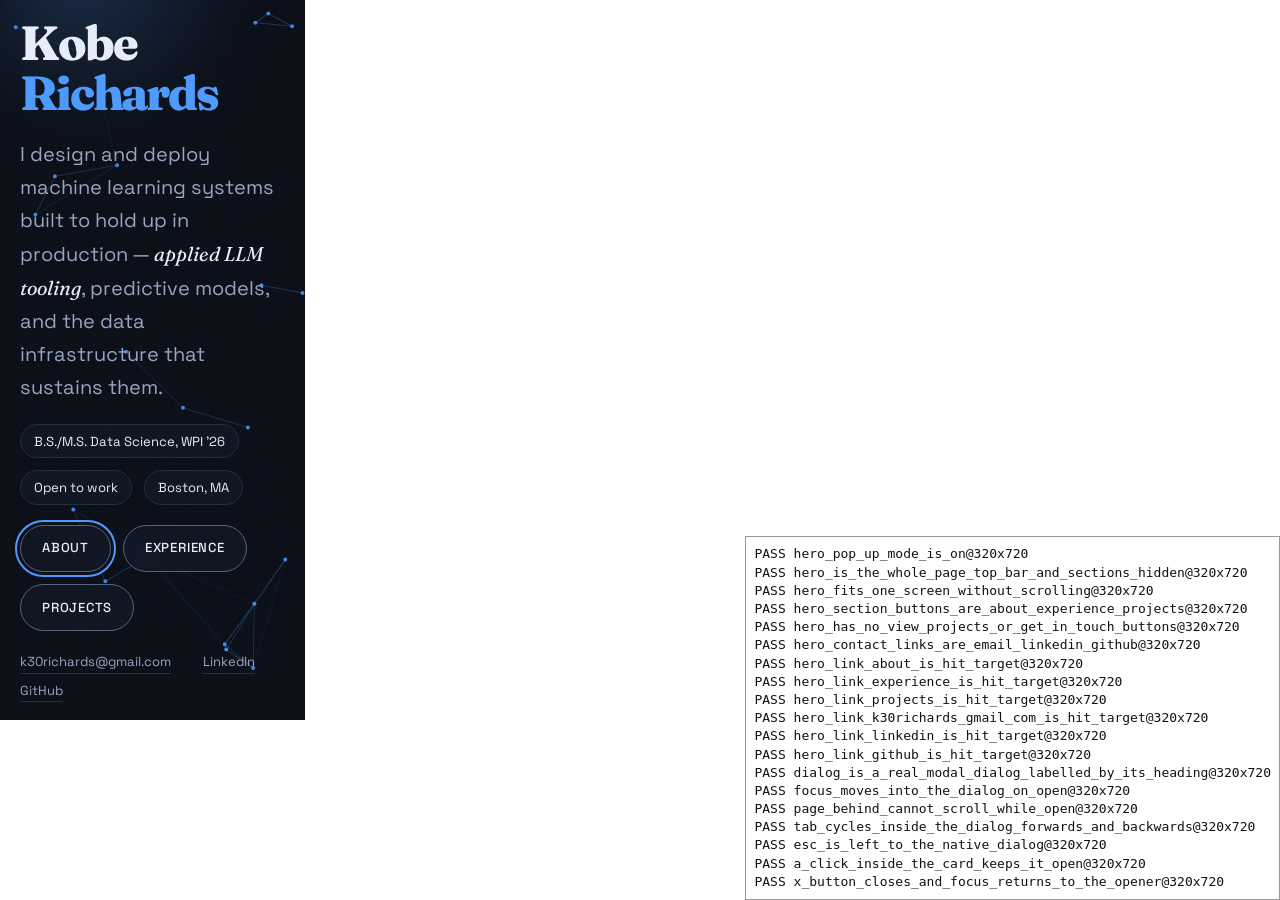
==== commit 388ad65a: "Expand the Toolkit; reword Locust Walk; smaller edits to the lock and stock visuals - About: the Too" ====
--- a/tests/popups.html
+++ b/tests/popups.html
@@ -402,9 +402,19 @@
       return Math.abs(row - seeking) <= 1 ? null : 'Seeking is ' + seeking.toFixed(0) + 'px in a ' + row.toFixed(0) + 'px row';
     });
 
-    await check('about_toolkit_has_four_groups' + at, () => {
-      const n = qa(ctx, 'dialog.popup .toolkit-group').length;
-      return n === 4 ? null : 'found ' + n + ' Toolkit groups';
+    await check('about_toolkit_has_five_groups_with_the_top_skills_of_every_project' + at, () => {
+      const groups = qa(ctx, 'dialog.popup .toolkit-group');
+      if (groups.length !== 5) return 'found ' + groups.length + ' Toolkit groups, expected 5';
+      const names = groups.map(g => norm(g.querySelector('.toolkit-name').textContent));
+      if (JSON.stringify(names) !== JSON.stringify(['Modeling', 'Data', 'Cloud & reporting', 'LLMs', 'Applied & edge ML'])) return 'groups are ' + JSON.stringify(names);
+      const tools = qa(ctx, 'dialog.popup .toolkit-group li').map(li => norm(li.textContent));
+      const top = ['Python', 'ETL', 'Applied AI research', 'Medical image analysis', 'Snowflake', 'SQL', 'Snowflake scripting',
+                   'Model optimization', 'TensorFlow', 'Embedded ML', 'PyTorch', 'Transformers', 'Multimodal data analysis'];
+      const missing = top.filter(t => !tools.includes(t));
+      if (missing.length) return 'the Toolkit lacks: ' + missing.join(', ');
+      const old = ['Scikit-learn', 'Pandas', 'NumPy', 'Azure', 'Tableau', 'Automation', 'Prompt design', 'Extraction from unstructured sources'];
+      const gone = old.filter(t => !tools.includes(t));
+      return gone.length ? 'the Toolkit lost: ' + gone.join(', ') : null;
     });
 
     await closeByButton(ctx);
@@ -517,6 +527,21 @@
       if (!/two images per stage, one that clearly matched its stage and one an observer could easily mislabel/.test(b)) return 'WPI text does not describe the two images per stage';
       if (!/ten times/.test(b)) return 'WPI text does not say each prompt ran ten times';
       if (/(all|each of the|every one of the) 1,091/i.test(b)) return 'WPI text claims all 1,091 images were run';
+    });
+
+    await check('locust_walk_text_describes_the_tools_the_way_kobe_wants' + at, () => {
+      tabs[0].click();
+      const box = shown(ctx).querySelector('.role-text');
+      const prose = Array.from(box.querySelectorAll(':scope > p')).map(p => norm(p.textContent)).join(' ');
+      if (/\bClay\b/i.test(shown(ctx).textContent)) return 'the Locust Walk text names Clay';
+      if (/Jina|Playwright/.test(prose)) return 'the Locust Walk text names Jina or Playwright (only the diagram may)';
+      if (!/open source browser automation tools and RAG frameworks/.test(prose)) return 'the text does not call them open source browser automation tools and RAG frameworks';
+      if (!/Apollo, a sales intelligence platform/.test(prose)) return 'the text does not introduce Apollo as a sales intelligence platform';
+      if (!/explored a range of CRM, enrichment and AI tools, compared their costs and functionality, and picked the best fit/.test(prose)) return 'the text does not say the tools were explored, compared on cost and function, and the best fit picked';
+      if (!/The business development team.s outreach depended/.test(prose)) return 'the problem paragraph does not name the outreach dependency';
+      if (/and automation|deal sourcing/i.test(prose)) return 'the problem paragraph still says "and automation" or "deal sourcing"';
+      if (!/In the time left after the build, I ran the pipeline on a first batch of 211 firms/.test(prose)) return 'the result does not frame the 211 firms as a first batch run in the time left';
+      if (/(only|just|all I (was able|could))/i.test(norm(box.querySelector('p:last-of-type').textContent))) return 'the result reads as an apology for the 211 firms';
     });
 
     await check('locust_walk_figure_is_the_pipeline_flow_diagram' + at, () => {
@@ -612,6 +637,7 @@
       if (!lock.includes('79 KB to 25 KB') || !lock.includes('108 to 36 microseconds') || !lock.includes('96.1% to 98.3%'))
         return 'smart lock text lacks the 79 KB to 25 KB / 108 to 36 microseconds / 96.1% to 98.3% figures';
       if (/115/.test(lock)) return 'smart lock text quotes the baseline 115 mW next to the quantized model';
+      if (/Raspberry Pi \d/.test(lock)) return 'smart lock text names a Raspberry Pi model number';
       if (!stock.includes('FinBERT') || !stock.includes('25 days')) return 'stock text must name FinBERT and the 25-day data limit';
     });
 
@@ -677,8 +703,13 @@
     await check('stock_figure_is_the_dual_stream_model_with_my_parts_marked' + at, () => {
       tabs[2].click();
       const why = figureProblem(ctx, shown(ctx), 'svg',
-        ['Price history', 'News headlines', 'Price features', 'FinBERT', 'Autoencoder', 'Price encoder', 'Sentiment encoder', 'Cross-attention', 'Up or down']);
+        ['Price history', 'News headlines', 'Price features', 'FinBERT', 'Autoencoder', 'Price encoder', 'Sentiment encoder', 'Cross-attention', 'Prediction', 'up or down']);
       if (why) return why;
+      const last = Array.from(shown(ctx).querySelectorAll('figure.viz rect.v-box')).pop();
+      const title = last.nextElementSibling, sub = title.nextElementSibling;
+      if (norm(title.textContent) !== 'Prediction' || norm(sub.textContent) !== 'up or down') return 'the last box reads ' + JSON.stringify([norm(title.textContent), norm(sub.textContent)]);
+      if (parseInt(ctx.win.getComputedStyle(title).fontWeight, 10) < 600) return 'the word Prediction is not bold';
+      if (parseInt(ctx.win.getComputedStyle(sub).fontWeight, 10) >= 600) return 'the line beneath Prediction is bold';
       const f = shown(ctx).querySelector('figure.viz');
       const group = cls => Array.from(f.querySelectorAll('rect.' + cls)).map(r => norm(r.nextElementSibling.textContent)).join(' | ');
       if (!/Cross-attention/.test(group('v-mine')) || !/Autoencoder/.test(group('v-mine'))) return 'the fusion boxes are not marked as mine';
@@ -790,6 +821,10 @@
     await check('there_is_no_contact_section_or_contact_popup', () => {
       if (ctx.doc.getElementById('contact')) return '#contact still exists';
       return qa(ctx, '.hero-sections a').some(a => a.getAttribute('href') === '#contact') ? 'a Hero button points at #contact' : null;
+    });
+
+    await check('the_page_never_names_a_tool_that_was_only_researched', () => {
+      return /\bClay\b/.test(ctx.doc.documentElement.textContent) ? 'Clay is named on the page' : null;
     });
 
     await check('the_page_never_names_the_sponsor', () => {
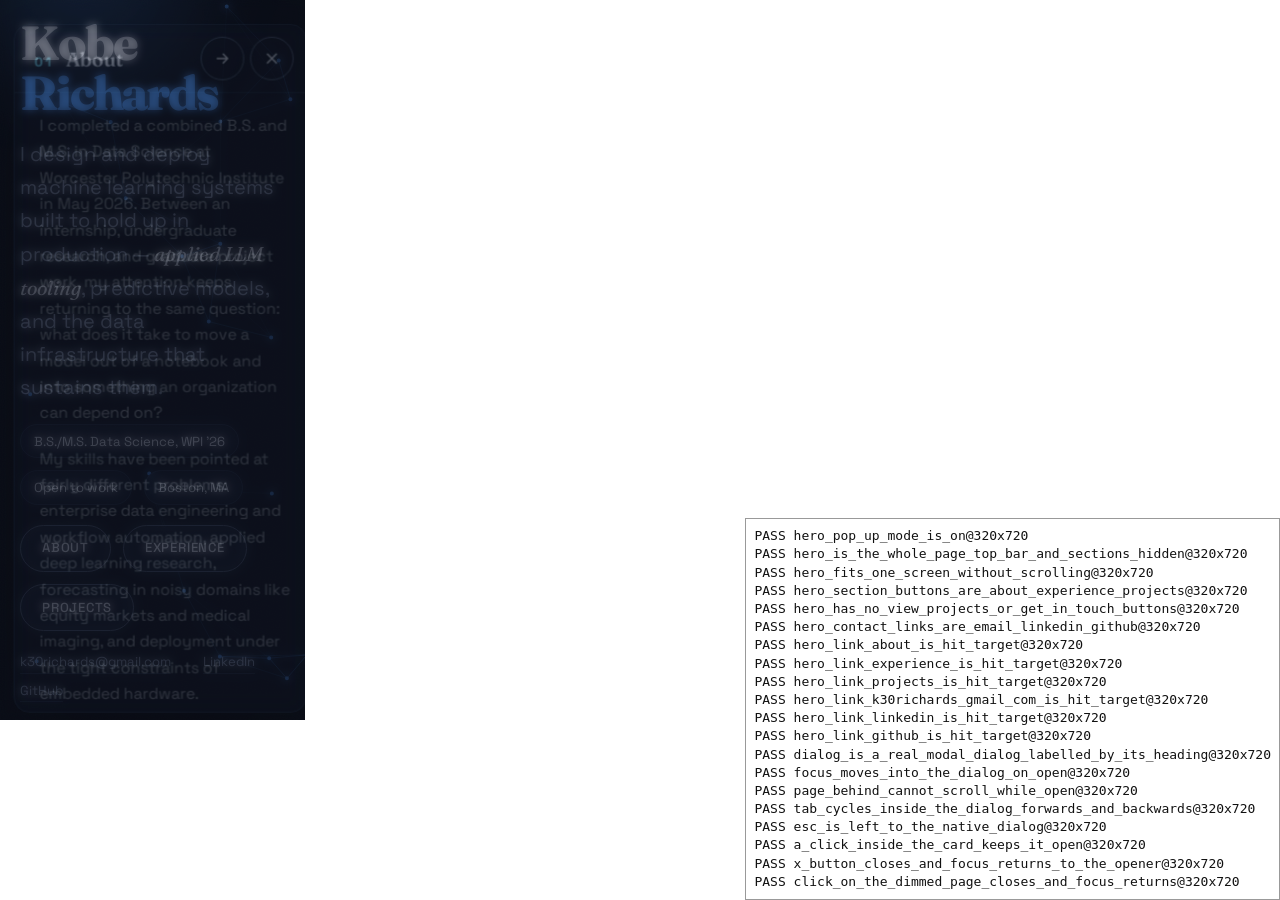
==== commit 21aa67aa: "WPI accuracy chart, "SQL scripting", Toolkit categories, compensation franchises - WPI research: the" ====
--- a/tests/popups.html
+++ b/tests/popups.html
@@ -402,19 +402,19 @@
       return Math.abs(row - seeking) <= 1 ? null : 'Seeking is ' + seeking.toFixed(0) + 'px in a ' + row.toFixed(0) + 'px row';
     });
 
-    await check('about_toolkit_has_five_groups_with_the_top_skills_of_every_project' + at, () => {
+    await check('about_toolkit_skills_sit_in_the_right_categories' + at, () => {
       const groups = qa(ctx, 'dialog.popup .toolkit-group');
-      if (groups.length !== 5) return 'found ' + groups.length + ' Toolkit groups, expected 5';
-      const names = groups.map(g => norm(g.querySelector('.toolkit-name').textContent));
-      if (JSON.stringify(names) !== JSON.stringify(['Modeling', 'Data', 'Cloud & reporting', 'LLMs', 'Applied & edge ML'])) return 'groups are ' + JSON.stringify(names);
-      const tools = qa(ctx, 'dialog.popup .toolkit-group li').map(li => norm(li.textContent));
-      const top = ['Python', 'ETL', 'Applied AI research', 'Medical image analysis', 'Snowflake', 'SQL', 'Snowflake scripting',
-                   'Model optimization', 'TensorFlow', 'Embedded ML', 'PyTorch', 'Transformers', 'Multimodal data analysis'];
-      const missing = top.filter(t => !tools.includes(t));
-      if (missing.length) return 'the Toolkit lacks: ' + missing.join(', ');
-      const old = ['Scikit-learn', 'Pandas', 'NumPy', 'Azure', 'Tableau', 'Automation', 'Prompt design', 'Extraction from unstructured sources'];
-      const gone = old.filter(t => !tools.includes(t));
-      return gone.length ? 'the Toolkit lost: ' + gone.join(', ') : null;
+      const got = {};
+      for (const g of groups) got[norm(g.querySelector('.toolkit-name').textContent)] = Array.from(g.querySelectorAll('li')).map(li => norm(li.textContent));
+      const want = {
+        'Modeling': ['PyTorch', 'TensorFlow', 'Scikit-learn', 'Transformers', 'Multimodal data analysis'],
+        'Data': ['Python', 'Pandas', 'NumPy', 'SQL', 'SQL scripting', 'ETL'],
+        'Cloud & reporting': ['Snowflake', 'Azure', 'Tableau'],
+        'LLMs': ['Automation', 'Prompt design', 'Extraction from unstructured sources'],
+        'Applied & edge ML': ['Applied AI research', 'Medical image analysis', 'Model optimization', 'Embedded ML']
+      };
+      if (JSON.stringify(Object.keys(got)) !== JSON.stringify(Object.keys(want))) return 'groups are ' + JSON.stringify(Object.keys(got));
+      for (const k of Object.keys(want)) if (JSON.stringify(got[k]) !== JSON.stringify(want[k])) return k + ' holds ' + JSON.stringify(got[k]) + ', expected ' + JSON.stringify(want[k]);
     });
 
     await closeByButton(ctx);
@@ -550,21 +550,33 @@
         ['Company list', 'Find leadership and board pages', 'Jina', 'Playwright', 'Claude API', 'title whitelist', 'Apollo', 'ETL scripts', 'CRM']);
     });
 
-    await check('wpi_figure_is_the_repeat_run_heatmap_from_the_real_data' + at, () => {
+    await check('wpi_figure_ranks_the_six_strategies_by_accuracy_and_describes_each' + at, () => {
       tabs[1].click();
-      const why = figureProblem(ctx, shown(ctx), 'table', ['Stage 1', 'Stage 4', 'Chain of Thought', 'Few-Shot']);
+      const why = figureProblem(ctx, shown(ctx), 'table', ['Accuracy on the 80-image sample (%)', 'Chain of Thought', 'Few-Shot', 'Zero-Shot']);
       if (why) return why;
-      const rows = Array.from(shown(ctx).querySelectorAll('.heat tbody tr'));
-      if (rows.length !== 6) return 'found ' + rows.length + ' strategy rows';
-      const grid = rows.map(r => Array.from(r.querySelectorAll('td')).map(td => parseInt(td.textContent, 10)));
-      if (grid.some(r => r.length !== 8 || r.some(n => !(n >= 0 && n <= 10)))) return 'each row needs 8 counts between 0 and 10';
-      const want = { 'Chain of Thought': 64, 'CO-STAR': 58, 'Zero-Shot': 58, 'Tree of Thought': 56, 'TIDD-EC': 48, 'Few-Shot': 57 };
-      for (const r of rows) {
-        const name = norm(r.querySelector('th').textContent);
-        const total = Array.from(r.querySelectorAll('td')).reduce((a, td) => a + parseInt(td.textContent, 10), 0);
-        if (want[name] !== total) return name + ' totals ' + total + ' of 80 correct runs, expected ' + want[name];
-      }
-      if (!grid.every(r => r[3] === 0)) return 'image 2B should be 0 of 10 for every strategy';
+      const rows = Array.from(shown(ctx).querySelectorAll('table.strategies tbody tr'));
+      if (rows.length !== 6) return 'found ' + rows.length + ' strategy rows, expected 6';
+      const want = [['Chain of Thought', '72.5', /step by step/], ['CO-STAR', '70.0', /context, objective, style, tone, audience and response/],
+                    ['Zero-Shot', '70.0', /no examples/], ['Tree of Thought', '66.2', /several viewpoints/],
+                    ['TIDD-EC', '60.0', /task, instructions, do.s, don.ts, examples and content/], ['Few-Shot', '53.7', /a few worked examples/]];
+      for (let i = 0; i < want.length; i++) {
+        const r = rows[i];
+        const name = norm(r.querySelector('.bar-name').textContent), desc = norm(r.querySelector('.bar-desc').textContent);
+        const val = norm(r.querySelector('.bar-val').textContent);
+        if (name !== want[i][0] || val !== want[i][1]) return 'row ' + (i + 1) + ' is ' + JSON.stringify([name, val]) + ', expected ' + JSON.stringify([want[i][0], want[i][1]]);
+        if (!want[i][2].test(desc)) return name + ' description is ' + JSON.stringify(desc);
+        if (desc.split(' ').length > 22) return name + ' description is longer than one short sentence';
+        const w = parseFloat(r.querySelector('.bar').style.getPropertyValue('--w'));
+        if (Math.abs(w - parseFloat(want[i][1])) > 0.1) return name + ' bar is ' + w + '% wide for a value of ' + want[i][1];
+      }
+      if (!rows[0].querySelector('.bar.best') || shown(ctx).querySelectorAll('.bar.best').length !== 1) return 'only Chain of Thought should be highlighted';
+    });
+
+    await check('wpi_result_mentions_the_stage_finding_and_nothing_extra' + at, () => {
+      tabs[1].click();
+      const result = norm(shown(ctx).querySelector('.role-text > p:last-of-type').textContent);
+      if (!/Early-stage wounds were the hardest to call: Chain of Thought scored 50% on Stage 1 but 90% on Stage 3/.test(result)) return 'the result lacks the stage finding';
+      if (/PIID classification scale|20 images per stage|minimal tuning/.test(result)) return 'the result carries extra points that were not wanted';
     });
 
     await check('experience_skills_are_listed_in_priority_order_and_all_look_the_same' + at, () => {
@@ -631,8 +643,10 @@
       tabs[0].click(); const comp = norm(shown(ctx).textContent);
       tabs[1].click(); const lock = norm(shown(ctx).textContent);
       tabs[2].click(); const stock = norm(shown(ctx).textContent);
-      if (!/star schema/i.test(comp) || !/expects to save over 300 hours/.test(comp))
-        return 'compensation text must name the star schema and say the team "expects to save over 300 hours"';
+      if (!/star schema/i.test(comp) || !/expects it to save over 300 hours/.test(comp))
+        return 'compensation text must name the star schema and say the team "expects it to save over 300 hours"';
+      if (!/four of the six franchises, the only four we had access to, since the other two were more complex and not modeled in Excel/.test(comp))
+        return 'compensation text must explain that four franchises were the only ones the team had access to';
       if (/\bsaved\b[^.]*300/.test(comp)) return 'compensation text claims 300 hours were saved';
       if (!lock.includes('79 KB to 25 KB') || !lock.includes('108 to 36 microseconds') || !lock.includes('96.1% to 98.3%'))
         return 'smart lock text lacks the 79 KB to 25 KB / 108 to 36 microseconds / 96.1% to 98.3% figures';
@@ -719,7 +733,7 @@
 
     await check('projects_skills_are_listed_in_priority_order_and_all_look_the_same' + at, () => {
       const want = [
-        ['Snowflake', 'SQL', 'Snowflake Scripting', 'Tableau', 'Compensation Planning Analysis'],
+        ['Snowflake', 'SQL', 'SQL Scripting', 'Tableau', 'Compensation Planning Analysis'],
         ['Model Optimization', 'TensorFlow', 'Embedded ML', 'Quantization & Pruning', 'Raspberry Pi'],
         ['PyTorch', 'Transformers', 'Multimodal Data Analysis', 'Time-Series Modeling', 'NLP', 'Model Evaluation']
       ];
@@ -821,6 +835,10 @@
     await check('there_is_no_contact_section_or_contact_popup', () => {
       if (ctx.doc.getElementById('contact')) return '#contact still exists';
       return qa(ctx, '.hero-sections a').some(a => a.getAttribute('href') === '#contact') ? 'a Hero button points at #contact' : null;
+    });
+
+    await check('the_page_never_says_snowflake_scripting', () => {
+      return /Snowflake scripting/i.test(ctx.doc.documentElement.textContent) ? '"Snowflake scripting" is on the page' : null;
     });
 
     await check('the_page_never_names_a_tool_that_was_only_researched', () => {
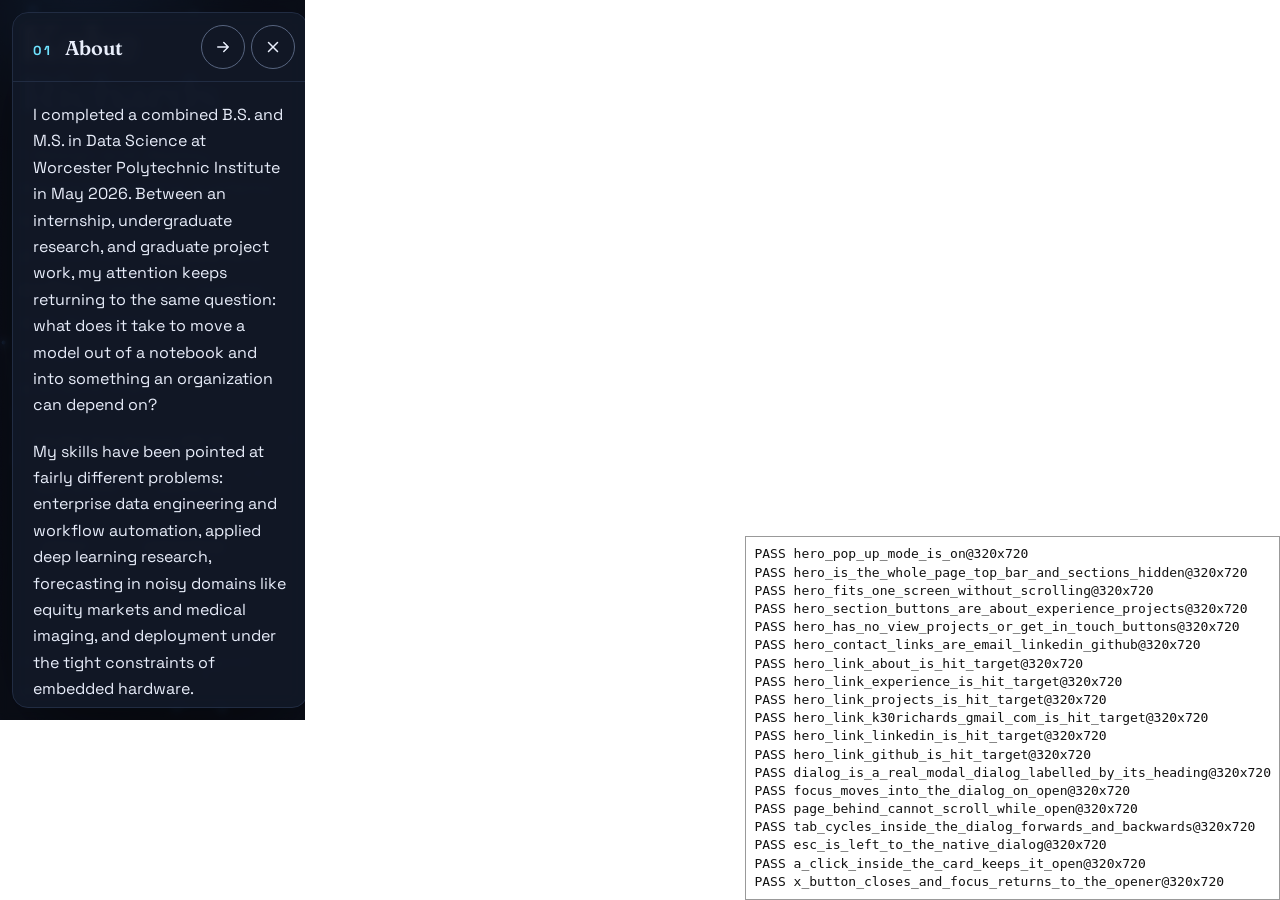
==== commit 2a439300: "Remove "SQL scripting" from every skills list It is dropped from the About Toolkit (SQL already cove" ====
--- a/tests/popups.html
+++ b/tests/popups.html
@@ -408,7 +408,7 @@
       for (const g of groups) got[norm(g.querySelector('.toolkit-name').textContent)] = Array.from(g.querySelectorAll('li')).map(li => norm(li.textContent));
       const want = {
         'Modeling': ['PyTorch', 'TensorFlow', 'Scikit-learn', 'Transformers', 'Multimodal data analysis'],
-        'Data': ['Python', 'Pandas', 'NumPy', 'SQL', 'SQL scripting', 'ETL'],
+        'Data': ['Python', 'Pandas', 'NumPy', 'SQL', 'ETL'],
         'Cloud & reporting': ['Snowflake', 'Azure', 'Tableau'],
         'LLMs': ['Automation', 'Prompt design', 'Extraction from unstructured sources'],
         'Applied & edge ML': ['Applied AI research', 'Medical image analysis', 'Model optimization', 'Embedded ML']
@@ -733,7 +733,7 @@
 
     await check('projects_skills_are_listed_in_priority_order_and_all_look_the_same' + at, () => {
       const want = [
-        ['Snowflake', 'SQL', 'SQL Scripting', 'Tableau', 'Compensation Planning Analysis'],
+        ['Snowflake', 'SQL', 'Tableau', 'Compensation Planning Analysis'],
         ['Model Optimization', 'TensorFlow', 'Embedded ML', 'Quantization & Pruning', 'Raspberry Pi'],
         ['PyTorch', 'Transformers', 'Multimodal Data Analysis', 'Time-Series Modeling', 'NLP', 'Model Evaluation']
       ];
@@ -835,6 +835,11 @@
     await check('there_is_no_contact_section_or_contact_popup', () => {
       if (ctx.doc.getElementById('contact')) return '#contact still exists';
       return qa(ctx, '.hero-sections a').some(a => a.getAttribute('href') === '#contact') ? 'a Hero button points at #contact' : null;
+    });
+
+    await check('no_skills_list_or_toolkit_lists_scripting', () => {
+      const bad = qa(ctx, '.tags li, .toolkit-group li').find(li => /scripting/i.test(li.textContent));
+      return bad ? 'a list still has "' + norm(bad.textContent) + '"' : null;
     });
 
     await check('the_page_never_says_snowflake_scripting', () => {
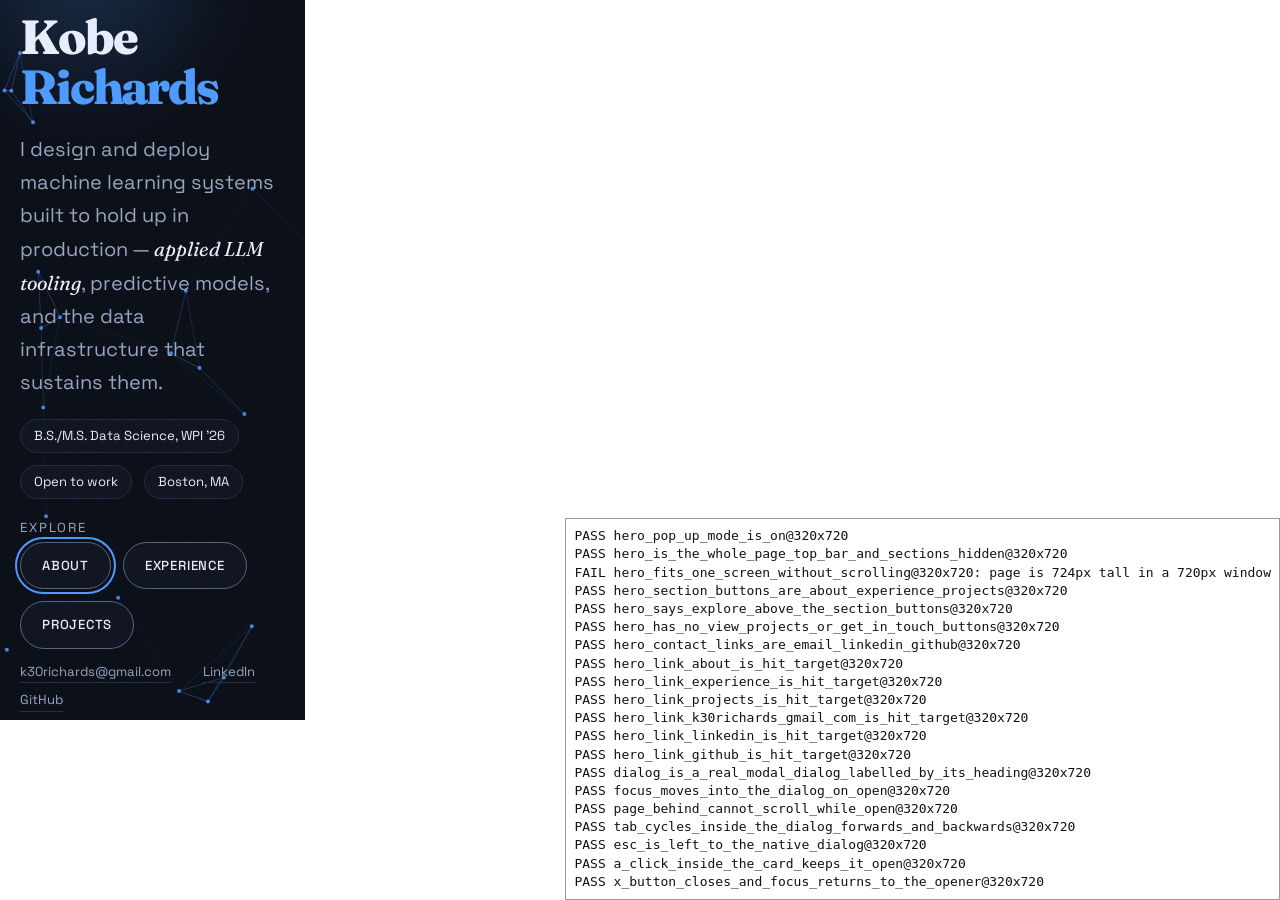
==== commit cb9a1009: "Back button, share card and icons, Explore cue, poster link, skills under the summary, contrast - Sk" ====
--- a/tests/popups.html
+++ b/tests/popups.html
@@ -142,7 +142,9 @@
     const sentences = (norm(overview.textContent).match(/[.!?](\s|$)/g) || []).length;
     if (sentences !== 1) return 'the overview is ' + sentences + ' sentences long';
     if (wordCount(overview) > 48) return 'the overview is ' + wordCount(overview) + ' words';
-    const rest = kids.slice(1);
+    const skills = kids[1];
+    if (!skills || skills.tagName !== 'UL' || !skills.classList.contains('tags')) return 'the skills do not sit directly under the bold summary';
+    const rest = kids.slice(2);
     const paras = rest.filter(k => k.tagName === 'P');
     const figs = rest.filter(k => k.tagName === 'FIGURE');
     if (rest.length !== paras.length + figs.length) return 'the description holds something other than paragraphs and one figure';
@@ -234,6 +236,13 @@
         'buttons are ' + JSON.stringify(names);
     });
 
+    await check('hero_says_explore_above_the_section_buttons' + at, () => {
+      const label = q(ctx, '#explore-label'), nav = q(ctx, '.hero-sections');
+      if (!label || norm(label.textContent) !== 'Explore') return 'no "Explore" label';
+      if (nav.getAttribute('aria-labelledby') !== 'explore-label') return 'the buttons are not labelled by it';
+      return label.getBoundingClientRect().bottom <= nav.getBoundingClientRect().top + 1 ? null : 'the label is not above the buttons';
+    });
+
     await check('hero_has_no_view_projects_or_get_in_touch_buttons' + at, () => {
       const t = norm(q(ctx, '#top').textContent);
       return /view projects|get in touch/i.test(t) ? 'Hero still says: ' + t.match(/view projects|get in touch/i)[0] : null;
@@ -588,9 +597,26 @@
         tabs[i].click();
         const got = skillsOf(shown(ctx));
         if (JSON.stringify(got) !== JSON.stringify(want[i])) return 'tab ' + (i + 1) + ' skills are ' + JSON.stringify(got);
+        if (shown(ctx).querySelectorAll('.tags').length !== 1) return 'tab ' + (i + 1) + ' lists its skills more than once';
         const why = sameLookProblem(ctx, shown(ctx));
         if (why) return 'tab ' + (i + 1) + ': ' + why;
       }
+    });
+
+    await check('wpi_panel_links_to_the_research_poster_and_locust_walk_has_no_link' + at, async () => {
+      tabs[0].click();
+      if (shown(ctx).querySelector('.card-links')) return 'the Locust Walk panel has a link';
+      tabs[1].click();
+      const a = shown(ctx).querySelector('.card-links a');
+      if (!a) return 'the WPI panel has no poster link';
+      if (!/assets\/wpi-reu-poster\.pdf$/.test(a.getAttribute('href'))) return 'the link goes to ' + a.getAttribute('href');
+      if (a.target !== '_blank' || !/noopener/.test(a.rel)) return 'the link must open in a new tab with rel="noopener"';
+      if (!/PDF/.test(a.getAttribute('aria-label') || '') || !/new tab/.test(a.getAttribute('aria-label') || '')) return 'the link\'s label does not say it is a PDF in a new tab';
+      const r = await fetch('../assets/wpi-reu-poster.pdf');
+      if (!r.ok) return 'the poster file answers ' + r.status;
+      if (!/pdf/i.test(r.headers.get('content-type') || '')) return 'the poster file is served as ' + r.headers.get('content-type');
+      const size = (await r.blob()).size;
+      return size > 100000 && size < 3000000 ? null : 'the poster file is ' + size + ' bytes';
     });
 
     tabs[0].click();
@@ -734,7 +760,7 @@
     await check('projects_skills_are_listed_in_priority_order_and_all_look_the_same' + at, () => {
       const want = [
         ['Snowflake', 'SQL', 'Tableau', 'Compensation Planning Analysis'],
-        ['Model Optimization', 'TensorFlow', 'Embedded ML', 'Quantization & Pruning', 'Raspberry Pi'],
+        ['Model Optimization', 'TensorFlow', 'Embedded ML', 'Quantization & Pruning'],
         ['PyTorch', 'Transformers', 'Multimodal Data Analysis', 'Time-Series Modeling', 'NLP', 'Model Evaluation']
       ];
       for (let i = 0; i < tabs.length; i++) {
@@ -742,6 +768,8 @@
         const got = skillsOf(shown(ctx));
         if (JSON.stringify(got) !== JSON.stringify(want[i])) return 'tab ' + (i + 1) + ' skills are ' + JSON.stringify(got);
         if (got.includes('Streamlit')) return 'tab ' + (i + 1) + ' lists Streamlit as a skill';
+        if (got.includes('Raspberry Pi')) return 'tab ' + (i + 1) + ' lists Raspberry Pi as a skill';
+        if (shown(ctx).querySelectorAll('.tags').length !== 1) return 'tab ' + (i + 1) + ' lists its skills more than once';
         const why = sameLookProblem(ctx, shown(ctx));
         if (why) return 'tab ' + (i + 1) + ': ' + why;
       }
@@ -797,6 +825,131 @@
     }
   }
 
+  /* ---- the Back button ----------------------------------------------------------- */
+
+  async function historyTests() {
+    const ctx = await openFrame(375, 812);
+    const at = '@' + ctx.label;
+    const h = ctx.win.history, here = () => ctx.win.location.hash;
+
+    await check('opening_a_popup_adds_one_history_entry_and_puts_the_section_in_the_address' + at, async () => {
+      await open(ctx, 'Experience');
+      if (here() !== '#experience') return 'the address ends ' + JSON.stringify(here());
+      return h.state && h.state.popup === 'experience' && h.state.pushed === true ? null : 'history state is ' + JSON.stringify(h.state);
+    });
+
+    await check('previous_and_next_keep_the_address_current_without_adding_entries' + at, async () => {
+      step(ctx, 'next').click(); await settle();
+      if (here() !== '#work') return 'after Next the address ends ' + JSON.stringify(here());
+      step(ctx, 'prev').click(); step(ctx, 'prev').click(); await settle();
+      if (here() !== '#about') return 'after Previous twice the address ends ' + JSON.stringify(here());
+      // one Back must still close the pop-up (checked next), so no entry was added on the way
+      return h.state && h.state.popup === 'about' && h.state.pushed === true ? null : 'history state is ' + JSON.stringify(h.state);
+    });
+
+    await check('the_back_button_closes_the_popup_clears_the_address_and_returns_focus' + at, async () => {
+      h.back(); await sleep(300);
+      if (dlg(ctx).open) return 'the pop-up is still open after Back';
+      if (here() !== '') return 'the address still ends ' + JSON.stringify(here());
+      if (ctx.doc.documentElement.classList.contains('popup-open')) return 'the page is still locked';
+      return ctx.doc.activeElement === heroLink(ctx, 'Experience') ? null : 'focus is on ' + describeEl(ctx.doc.activeElement);
+    });
+
+    await check('forward_reopens_the_popup_on_the_section_it_was_showing' + at, async () => {
+      h.forward(); await sleep(300);
+      if (!dlg(ctx).open) return 'the pop-up did not reopen';
+      return heading(ctx) === '01 About' && here() === '#about' ? null : 'it shows ' + JSON.stringify(heading(ctx)) + ' at ' + JSON.stringify(here());
+    });
+
+    await check('closing_with_x_also_clears_the_address' + at, async () => {
+      await closeByButton(ctx); await sleep(300);
+      if (dlg(ctx).open) return 'the pop-up is still open';
+      return here() === '' ? null : 'the address still ends ' + JSON.stringify(here());
+    });
+
+    const shared = await openFrame(375, 812, { hash: '#experience' });
+    await check('a_shared_link_opens_the_popup_and_closing_it_just_clears_the_address' + '@' + shared.label, async () => {
+      if (!dlg(shared).open) return 'the shared link did not open the pop-up';
+      const doc = shared.doc;
+      await closeByButton(shared); await sleep(300);
+      if (shared.doc !== doc || shared.win.document !== doc) return 'the page navigated away';
+      return shared.win.location.hash === '' ? null : 'the address still ends ' + JSON.stringify(shared.win.location.hash);
+    });
+  }
+
+  /* ---- readability: every visible text color against what it sits on ---------- */
+
+  const probe = document.createElement('canvas').getContext('2d', { willReadFrequently: true });
+  probe.canvas.width = probe.canvas.height = 1;
+  function toRgba(css) {                      // any CSS color, as [r, g, b, alpha 0..1]
+    probe.clearRect(0, 0, 1, 1);
+    probe.fillStyle = '#000';
+    probe.fillStyle = css;
+    probe.fillRect(0, 0, 1, 1);
+    const d = probe.getImageData(0, 0, 1, 1).data;
+    return [d[0], d[1], d[2], d[3] / 255];
+  }
+  const over = (top, under) => [0, 1, 2].map(i => top[i] * top[3] + under[i] * (1 - top[3]));
+  const channel = c => { c /= 255; return c <= 0.03928 ? c / 12.92 : Math.pow((c + 0.055) / 1.055, 2.4); };
+  const luminance = c => 0.2126 * channel(c[0]) + 0.7152 * channel(c[1]) + 0.0722 * channel(c[2]);
+  function contrast(a, b) { const x = luminance(a), y = luminance(b); return (Math.max(x, y) + 0.05) / (Math.min(x, y) + 0.05); }
+
+  function backdropOf(ctx, el) {
+    let bg = toRgba(ctx.win.getComputedStyle(ctx.doc.body).backgroundColor).slice(0, 3);
+    const chain = [];
+    for (let n = el; n && n.nodeType === 1; n = n.parentElement) chain.unshift(n);
+    for (const n of chain) {
+      const c = toRgba(ctx.win.getComputedStyle(n).backgroundColor);
+      if (c[3] > 0) bg = over(c, bg);
+    }
+    return bg;
+  }
+
+  function contrastProblems(ctx, root) {
+    const bad = [];
+    for (const el of Array.from(root.querySelectorAll('*'))) {
+      if (el.closest('svg, .visually-hidden, template, script, style')) continue;
+      if (!Array.from(el.childNodes).some(n => n.nodeType === 3 && n.textContent.trim())) continue;
+      if (!el.getClientRects().length) continue;
+      const cs = ctx.win.getComputedStyle(el);
+      const size = parseFloat(cs.fontSize), bold = parseInt(cs.fontWeight, 10) >= 700;
+      const need = size >= 24 || (size >= 18.66 && bold) ? 3 : 4.5;
+      const fg = toRgba(cs.color), bg = backdropOf(ctx, el);
+      const r = contrast(over(fg, bg), bg);
+      if (r < need) bad.push(norm(el.textContent).slice(0, 28) + ' (' + el.tagName.toLowerCase() + '.' + (el.className || '') + ') ' + r.toFixed(2) + ':1');
+    }
+    for (const tx of Array.from(root.querySelectorAll('svg text'))) {       // diagram text: the fill against its box
+      const leaves = tx.children.length ? Array.from(tx.children) : [tx];
+      let box = tx.previousElementSibling;
+      while (box && box.tagName.toLowerCase() !== 'rect') box = box.previousElementSibling;
+      let bg = backdropOf(ctx, tx);
+      if (box) { const f = toRgba(ctx.win.getComputedStyle(box).fill); if (f[3] > 0) bg = over(f, bg); }
+      for (const lf of leaves) {
+        const r = contrast(over(toRgba(ctx.win.getComputedStyle(lf).fill), bg), bg);
+        if (r < 4.5) bad.push('diagram text "' + norm(lf.textContent).slice(0, 24) + '" ' + r.toFixed(2) + ':1');
+      }
+    }
+    return bad;
+  }
+
+  async function contrastTests() {
+    const ctx = await openFrame(1280, 800);
+    const found = [];
+    found.push(...contrastProblems(ctx, q(ctx, '#top')).map(b => 'hero: ' + b));
+    for (const [name, tabsWanted] of [['About', 1], ['Experience', 2], ['Projects', 3]]) {
+      await open(ctx, name);
+      for (let i = 0; i < tabsWanted; i++) {
+        const tabs = openTabs(ctx);
+        if (tabs.length) tabs[i].click();
+        await sleep(350);                 // let the tab and page animations finish before measuring
+        found.push(...contrastProblems(ctx, dlg(ctx)).map(b => name + (tabs.length ? ' tab ' + (i + 1) : '') + ': ' + b));
+      }
+      await closeByButton(ctx);
+    }
+    await check('every_visible_text_color_has_enough_contrast_on_what_it_sits_on@' + ctx.label, () =>
+      found.length ? found.length + ' low-contrast text item(s); first: ' + found.slice(0, 4).join('; ') : null);
+  }
+
   /* ---- deep links, no-JavaScript fallback, global guards ---------------------- */
 
   async function deepLinkTests(w, h, hash, want) {
@@ -840,6 +993,31 @@
     await check('no_skills_list_or_toolkit_lists_scripting', () => {
       const bad = qa(ctx, '.tags li, .toolkit-group li').find(li => /scripting/i.test(li.textContent));
       return bad ? 'a list still has "' + norm(bad.textContent) + '"' : null;
+    });
+
+    await check('the_head_has_icons_a_theme_color_and_a_share_card', async () => {
+      const meta = sel => { const m = ctx.doc.querySelector(sel); return m ? m.getAttribute('content') : null; };
+      const link = sel => { const l = ctx.doc.querySelector(sel); return l ? l.getAttribute('href') : null; };
+      if (meta('meta[name="theme-color"]') !== '#0a0e17') return 'theme-color is ' + meta('meta[name="theme-color"]');
+      if (!/favicon\.svg$/.test(link('link[rel="icon"][type="image/svg+xml"]') || '')) return 'no SVG tab icon';
+      if (!/icon\.png$/.test(link('link[rel="icon"][type="image/png"]') || '')) return 'no PNG tab icon';
+      if (!/icon\.png$/.test(link('link[rel="apple-touch-icon"]') || '')) return 'no apple-touch-icon';
+      if (link('link[rel="canonical"]') !== 'https://k30richards.github.io/') return 'canonical is ' + link('link[rel="canonical"]');
+      const description = meta('meta[name="description"]');
+      const want = { 'og:type': 'website', 'og:title': 'Kobe Richards \u2014 AI, ML & Data Scientist', 'og:description': description,
+                     'og:url': 'https://k30richards.github.io/', 'og:image': 'https://k30richards.github.io/assets/og-image.png',
+                     'og:image:width': '1200', 'og:image:height': '630' };
+      for (const k of Object.keys(want)) if (meta('meta[property="' + k + '"]') !== want[k]) return k + ' is ' + JSON.stringify(meta('meta[property="' + k + '"]'));
+      if ((meta('meta[property="og:image:alt"]') || '').length < 30) return 'og:image:alt is missing or too short';
+      if (meta('meta[name="twitter:card"]') !== 'summary_large_image') return 'twitter:card is ' + meta('meta[name="twitter:card"]');
+      for (const f of ['favicon.svg', 'icon.png', 'og-image.png']) {
+        const r = await fetch('../assets/' + f);
+        if (!r.ok) return 'assets/' + f + ' answers ' + r.status;
+      }
+      const dims = await new Promise(res => { const im = new Image(); im.onload = () => res([im.naturalWidth, im.naturalHeight]); im.onerror = () => res(null); im.src = '../assets/og-image.png'; });
+      if (!dims || dims[0] !== 1200 || dims[1] !== 630) return 'og-image.png is ' + JSON.stringify(dims) + ', expected 1200x630';
+      const icon = await new Promise(res => { const im = new Image(); im.onload = () => res([im.naturalWidth, im.naturalHeight]); im.onerror = () => res(null); im.src = '../assets/icon.png'; });
+      return icon && icon[0] === 512 && icon[1] === 512 ? null : 'icon.png is ' + JSON.stringify(icon) + ', expected 512x512';
     });
 
     await check('the_page_never_says_snowflake_scripting', () => {
@@ -905,6 +1083,8 @@
     await deepLinkTests(1280, 800, '#work', '03 Projects');
     await noScriptTests(1280, 800);
     await noScriptTests(375, 812);
+    await historyTests();
+    await contrastTests();
     await globalTests();
   } catch (e) {
     fail('harness', 'error: ' + (e && e.stack || e));
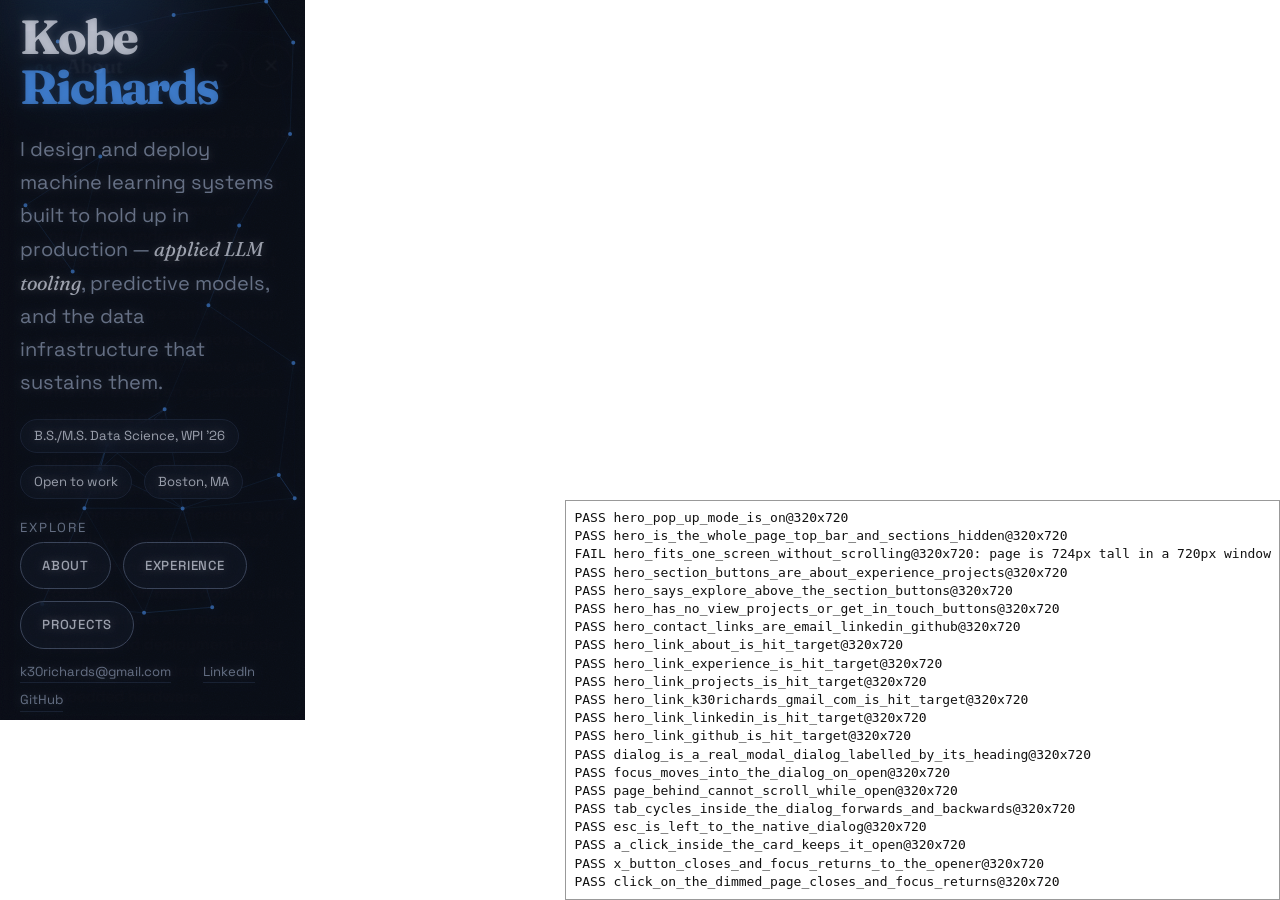
==== commit 17b784f3: "Add Matplotlib and Seaborn to the About Toolkit They sit in the Cloud & reporting group; the categor" ====
--- a/tests/popups.html
+++ b/tests/popups.html
@@ -418,7 +418,7 @@
       const want = {
         'Modeling': ['PyTorch', 'TensorFlow', 'Scikit-learn', 'Transformers', 'Multimodal data analysis'],
         'Data': ['Python', 'Pandas', 'NumPy', 'SQL', 'ETL'],
-        'Cloud & reporting': ['Snowflake', 'Azure', 'Tableau'],
+        'Cloud & reporting': ['Snowflake', 'Azure', 'Tableau', 'Matplotlib', 'Seaborn'],
         'LLMs': ['Automation', 'Prompt design', 'Extraction from unstructured sources'],
         'Applied & edge ML': ['Applied AI research', 'Medical image analysis', 'Model optimization', 'Embedded ML']
       };
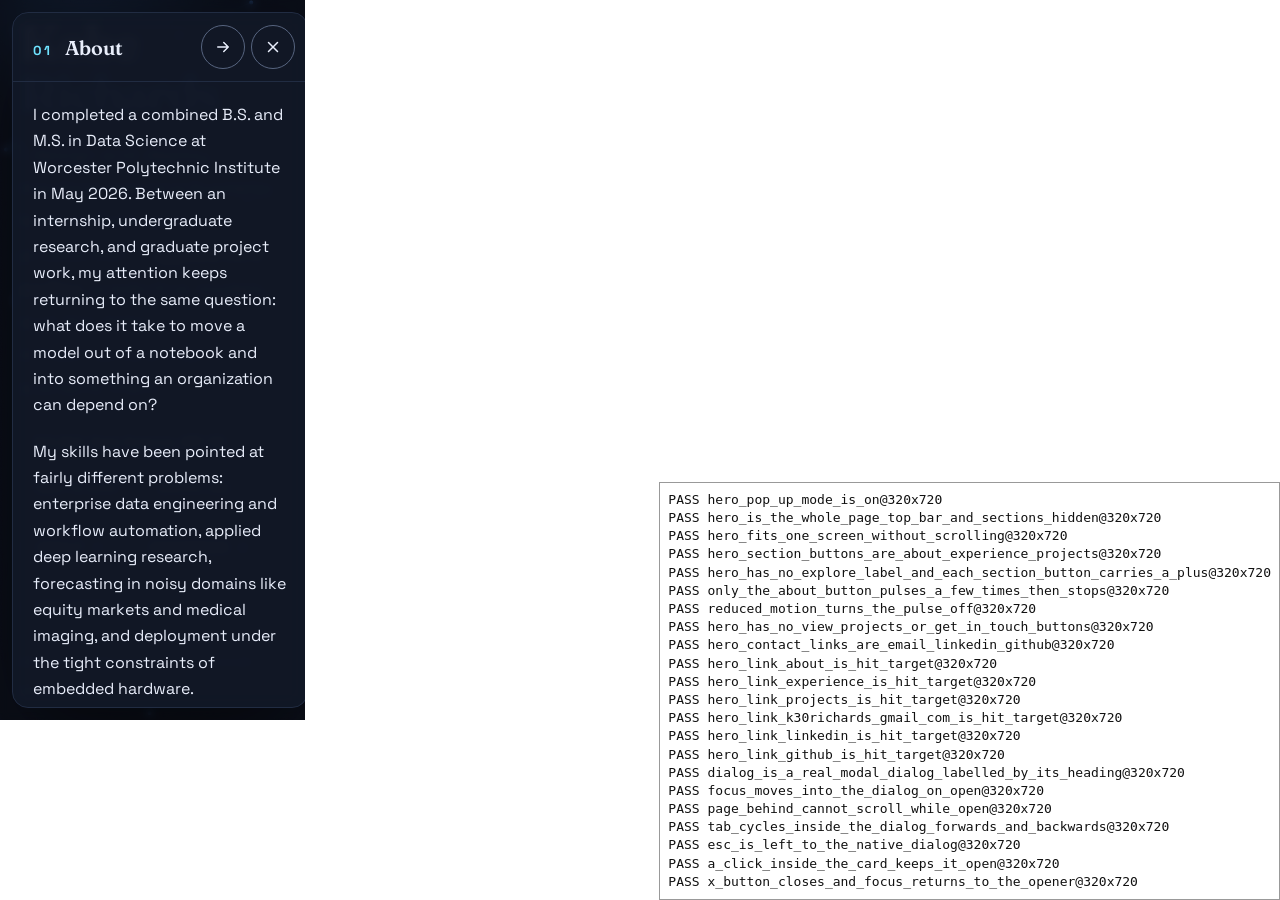
==== commit 1f401a5f: "Hero: a "+" on each Section button and a slight About pulse, replacing the Explore label The Explore" ====
--- a/tests/popups.html
+++ b/tests/popups.html
@@ -93,7 +93,8 @@
   const q = (ctx, sel) => ctx.doc.querySelector(sel);
   const qa = (ctx, sel) => Array.from(ctx.doc.querySelectorAll(sel));
   const dlg = ctx => q(ctx, 'dialog.popup');
-  const heroLink = (ctx, name) => qa(ctx, '.hero-sections a').find(a => norm(a.textContent) === name);
+  const labelOf = a => norm(a.childNodes[0].textContent);          // the "+" is a separate, hidden span
+  const heroLink = (ctx, name) => qa(ctx, '.hero-sections a').find(a => labelOf(a) === name);
   const heading = ctx => norm(q(ctx, '#popup-title').textContent);
   const visible = el => !!el && !el.hidden && el.getClientRects().length > 0;
   const step = (ctx, which) => qa(ctx, '.popup-step')[which === 'prev' ? 0 : 1];
@@ -231,16 +232,41 @@
     });
 
     await check('hero_section_buttons_are_about_experience_projects' + at, () => {
-      const names = qa(ctx, '.hero-sections a').map(a => norm(a.textContent));
+      const names = qa(ctx, '.hero-sections a').map(labelOf);
       return JSON.stringify(names) === JSON.stringify(['About', 'Experience', 'Projects']) ? null :
         'buttons are ' + JSON.stringify(names);
     });
 
-    await check('hero_says_explore_above_the_section_buttons' + at, () => {
-      const label = q(ctx, '#explore-label'), nav = q(ctx, '.hero-sections');
-      if (!label || norm(label.textContent) !== 'Explore') return 'no "Explore" label';
-      if (nav.getAttribute('aria-labelledby') !== 'explore-label') return 'the buttons are not labelled by it';
-      return label.getBoundingClientRect().bottom <= nav.getBoundingClientRect().top + 1 ? null : 'the label is not above the buttons';
+    await check('hero_has_no_explore_label_and_each_section_button_carries_a_plus' + at, () => {
+      if (q(ctx, '.hero-label, #explore-label')) return 'the Explore label is still there';
+      if (q(ctx, '.hero-sections').getAttribute('aria-label') !== 'Explore') return 'the button group has no accessible name';
+      for (const a of qa(ctx, '.hero-sections a')) {
+        const plus = a.querySelector('.btn-plus');
+        if (!plus || plus.textContent !== '+') return labelOf(a) + ' has no "+"';
+        if (plus.getAttribute('aria-hidden') !== 'true') return 'the "+" on ' + labelOf(a) + ' is read aloud';
+        if (!plus.getClientRects().length) return 'the "+" on ' + labelOf(a) + ' is not visible';
+      }
+    });
+
+    await check('only_the_about_button_pulses_a_few_times_then_stops' + at, () => {
+      const [first, ...others] = qa(ctx, '.hero-sections a').map(a => ctx.win.getComputedStyle(a));
+      if (first.animationName !== 'nudge') return 'About does not pulse (animation is ' + first.animationName + ')';
+      if (first.animationIterationCount !== '3') return 'the pulse repeats ' + first.animationIterationCount + ' times';
+      if (parseFloat(first.animationDuration) > 3) return 'the pulse is slow: ' + first.animationDuration;
+      return others.every(c => c.animationName === 'none') ? null : 'another button pulses too';
+    });
+
+    await check('reduced_motion_turns_the_pulse_off' + at, () => {
+      const seen = [];
+      for (const sheet of Array.from(ctx.doc.styleSheets)) {
+        let rules; try { rules = Array.from(sheet.cssRules); } catch (e) { continue; }
+        for (const r of rules) {
+          if (!r.media || !/prefers-reduced-motion:\s*reduce/.test(r.conditionText || r.media.mediaText)) continue;
+          seen.push(r.cssText.replace(/\s+/g, ' ').slice(0, 90));
+          if (/hero-sections/.test(r.cssText) && /animation[^;{}]*none/.test(r.cssText)) return null;
+        }
+      }
+      return 'no reduced-motion rule switches off the About pulse; saw ' + seen.length + ': ' + JSON.stringify(seen);
     });
 
     await check('hero_has_no_view_projects_or_get_in_touch_buttons' + at, () => {
@@ -255,7 +281,7 @@
     });
 
     for (const a of qa(ctx, '.hero-sections a, .hero-contact a')) {
-      await check('hero_link_' + norm(a.textContent).toLowerCase().replace(/[^a-z0-9]+/g, '_') + '_is_hit_target' + at,
+      await check('hero_link_' + labelOf(a).toLowerCase().replace(/[^a-z0-9]+/g, '_') + '_is_hit_target' + at,
         () => hitTarget(ctx, a));
     }
   }
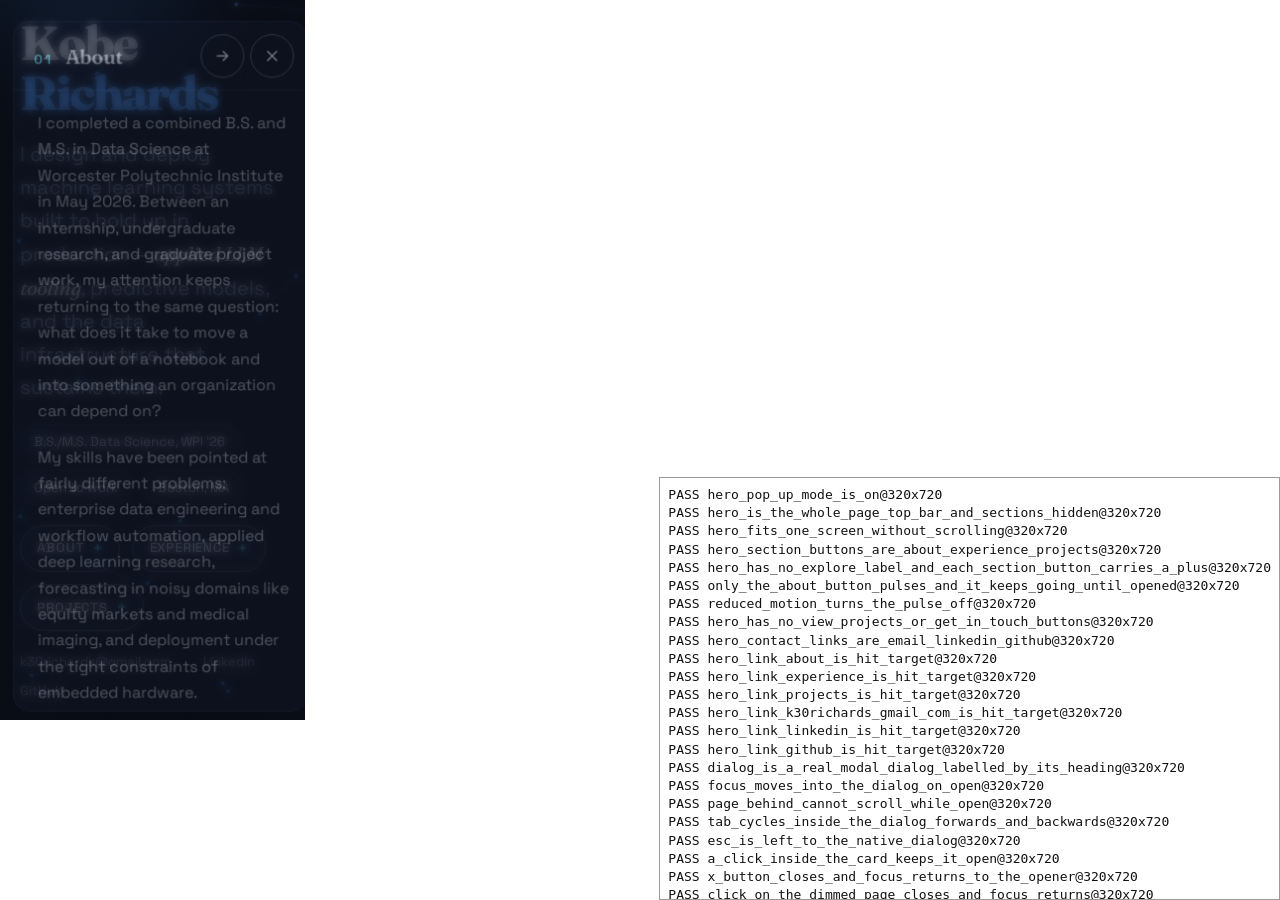
==== commit d84d7305: "About keeps pulsing until it has been opened The pulse on the About button now repeats (every 3.2 se" ====
--- a/tests/popups.html
+++ b/tests/popups.html
@@ -248,12 +248,14 @@
       }
     });
 
-    await check('only_the_about_button_pulses_a_few_times_then_stops' + at, () => {
-      const [first, ...others] = qa(ctx, '.hero-sections a').map(a => ctx.win.getComputedStyle(a));
-      if (first.animationName !== 'nudge') return 'About does not pulse (animation is ' + first.animationName + ')';
-      if (first.animationIterationCount !== '3') return 'the pulse repeats ' + first.animationIterationCount + ' times';
-      if (parseFloat(first.animationDuration) > 3) return 'the pulse is slow: ' + first.animationDuration;
-      return others.every(c => c.animationName === 'none') ? null : 'another button pulses too';
+    await check('only_the_about_button_pulses_and_it_keeps_going_until_opened' + at, () => {
+      const styles = qa(ctx, '.hero-sections a').map(a => [labelOf(a), ctx.win.getComputedStyle(a)]);
+      const about = styles.find(s => s[0] === 'About')[1];
+      if (about.animationName !== 'nudge') return 'About does not pulse (animation is ' + about.animationName + ')';
+      if (about.animationIterationCount !== 'infinite') return 'the pulse repeats ' + about.animationIterationCount + ', not until opened';
+      if (parseFloat(about.animationDuration) > 4) return 'the pulse is slow: ' + about.animationDuration;
+      const others = styles.filter(s => s[0] !== 'About').filter(s => s[1].animationName !== 'none').map(s => s[0]);
+      return others.length ? 'these also pulse: ' + others.join(', ') : null;
     });
 
     await check('reduced_motion_turns_the_pulse_off' + at, () => {
@@ -900,6 +902,38 @@
       await closeByButton(shared); await sleep(300);
       if (shared.doc !== doc || shared.win.document !== doc) return 'the page navigated away';
       return shared.win.location.hash === '' ? null : 'the address still ends ' + JSON.stringify(shared.win.location.hash);
+    });
+  }
+
+  /* ---- the pulse on About stops once About has been opened ---------------------- */
+
+  async function pulseTests() {
+    const ctx = await openFrame(375, 812);
+    const at = '@' + ctx.label;
+    const about = () => heroLink(ctx, 'About');
+    const pulsing = () => ctx.win.getComputedStyle(about()).animationName === 'nudge';
+
+    await check('the_pulse_is_still_going_after_opening_another_section' + at, async () => {
+      if (!pulsing()) return 'About is not pulsing to begin with';
+      await open(ctx, 'Experience'); await closeByButton(ctx); await sleep(300);
+      return pulsing() && !about().classList.contains('seen') ? null : 'opening Experience stopped the About pulse';
+    });
+
+    await check('the_pulse_stops_for_good_once_about_has_been_opened' + at, async () => {
+      await open(ctx, 'About');
+      if (!about().classList.contains('seen')) return 'About was opened but is not marked seen';
+      await closeByButton(ctx); await sleep(300);
+      if (pulsing()) return 'About still pulses after it was opened';
+      await open(ctx, 'Experience'); await closeByButton(ctx); await sleep(300);
+      return pulsing() ? 'the pulse came back' : null;
+    });
+
+    await check('reaching_about_with_previous_also_stops_the_pulse' + at, async () => {
+      const fresh = await openFrame(375, 812);
+      await open(fresh, 'Experience');
+      step(fresh, 'prev').click(); await settle();
+      const link = heroLink(fresh, 'About');
+      return link.classList.contains('seen') && fresh.win.getComputedStyle(link).animationName === 'none' ? null : 'the pulse did not stop';
     });
   }
 
@@ -1110,6 +1144,7 @@
     await noScriptTests(1280, 800);
     await noScriptTests(375, 812);
     await historyTests();
+    await pulseTests();
     await contrastTests();
     await globalTests();
   } catch (e) {
